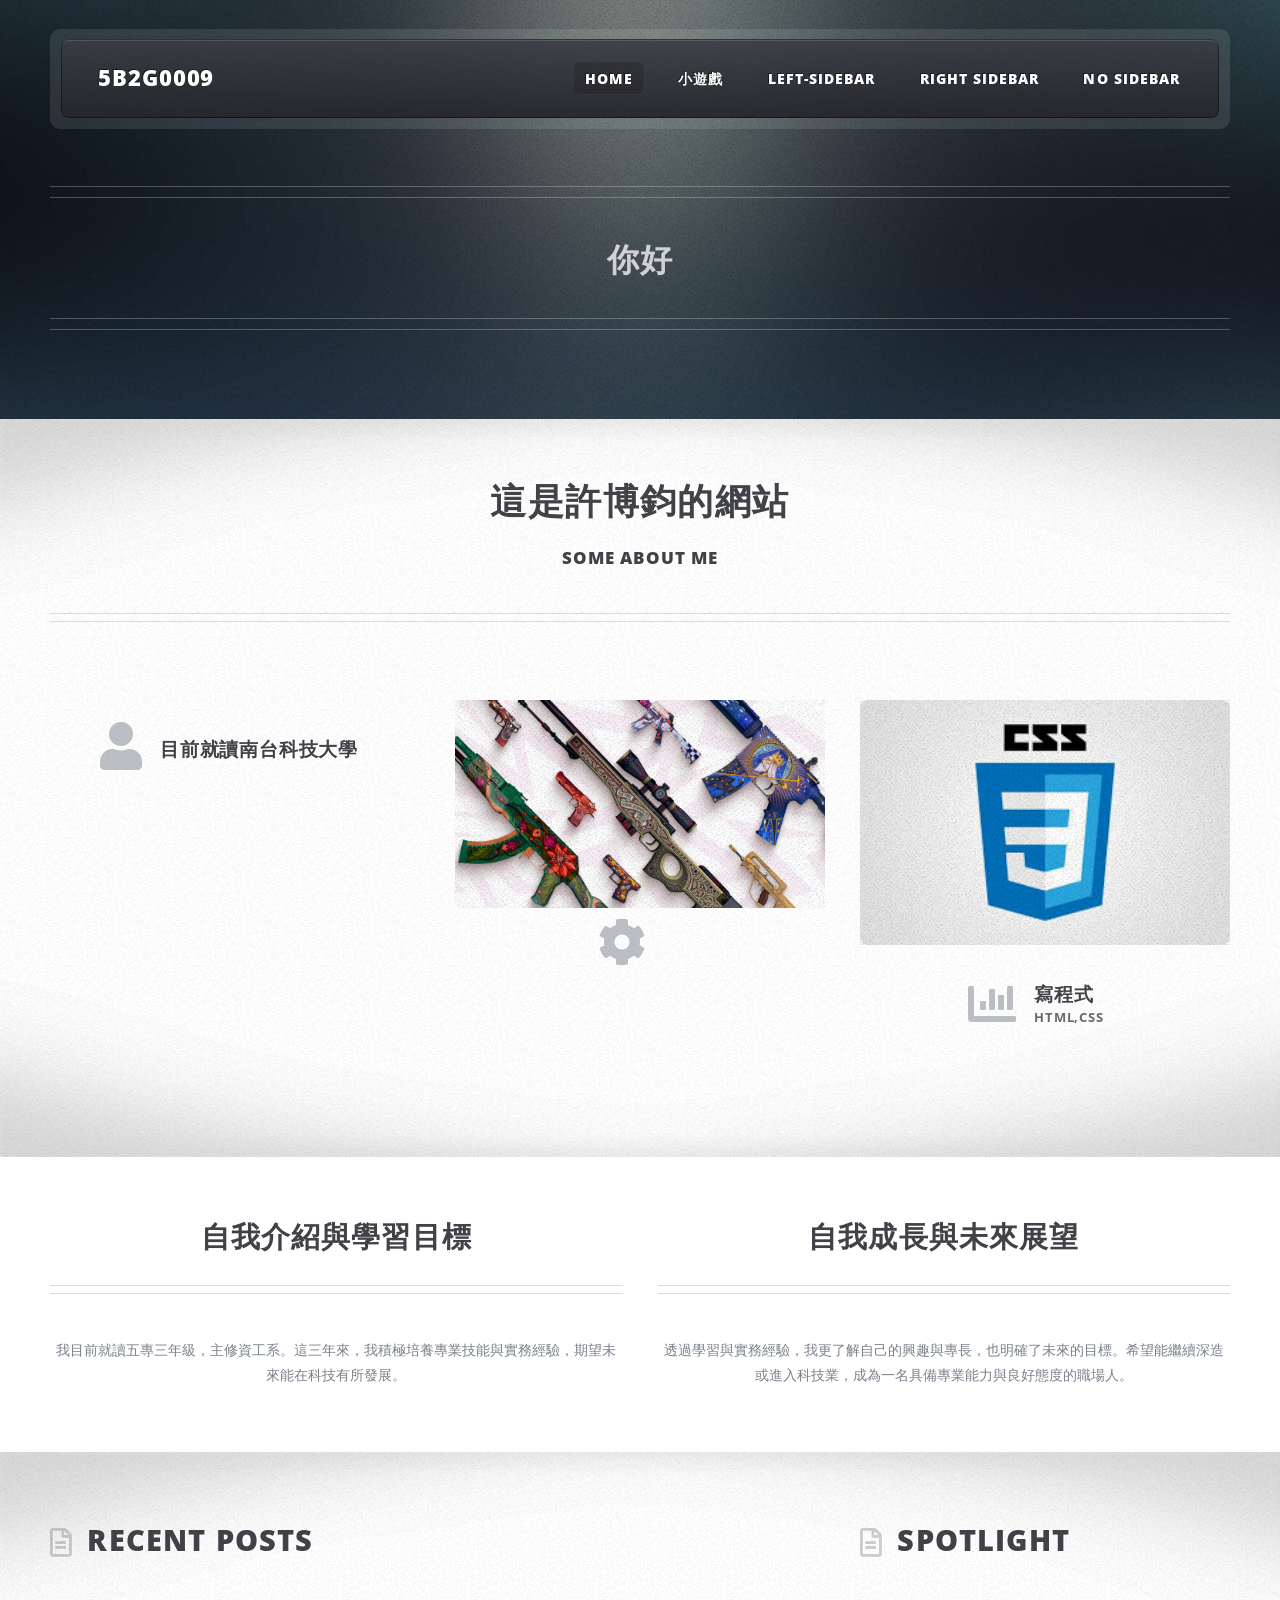
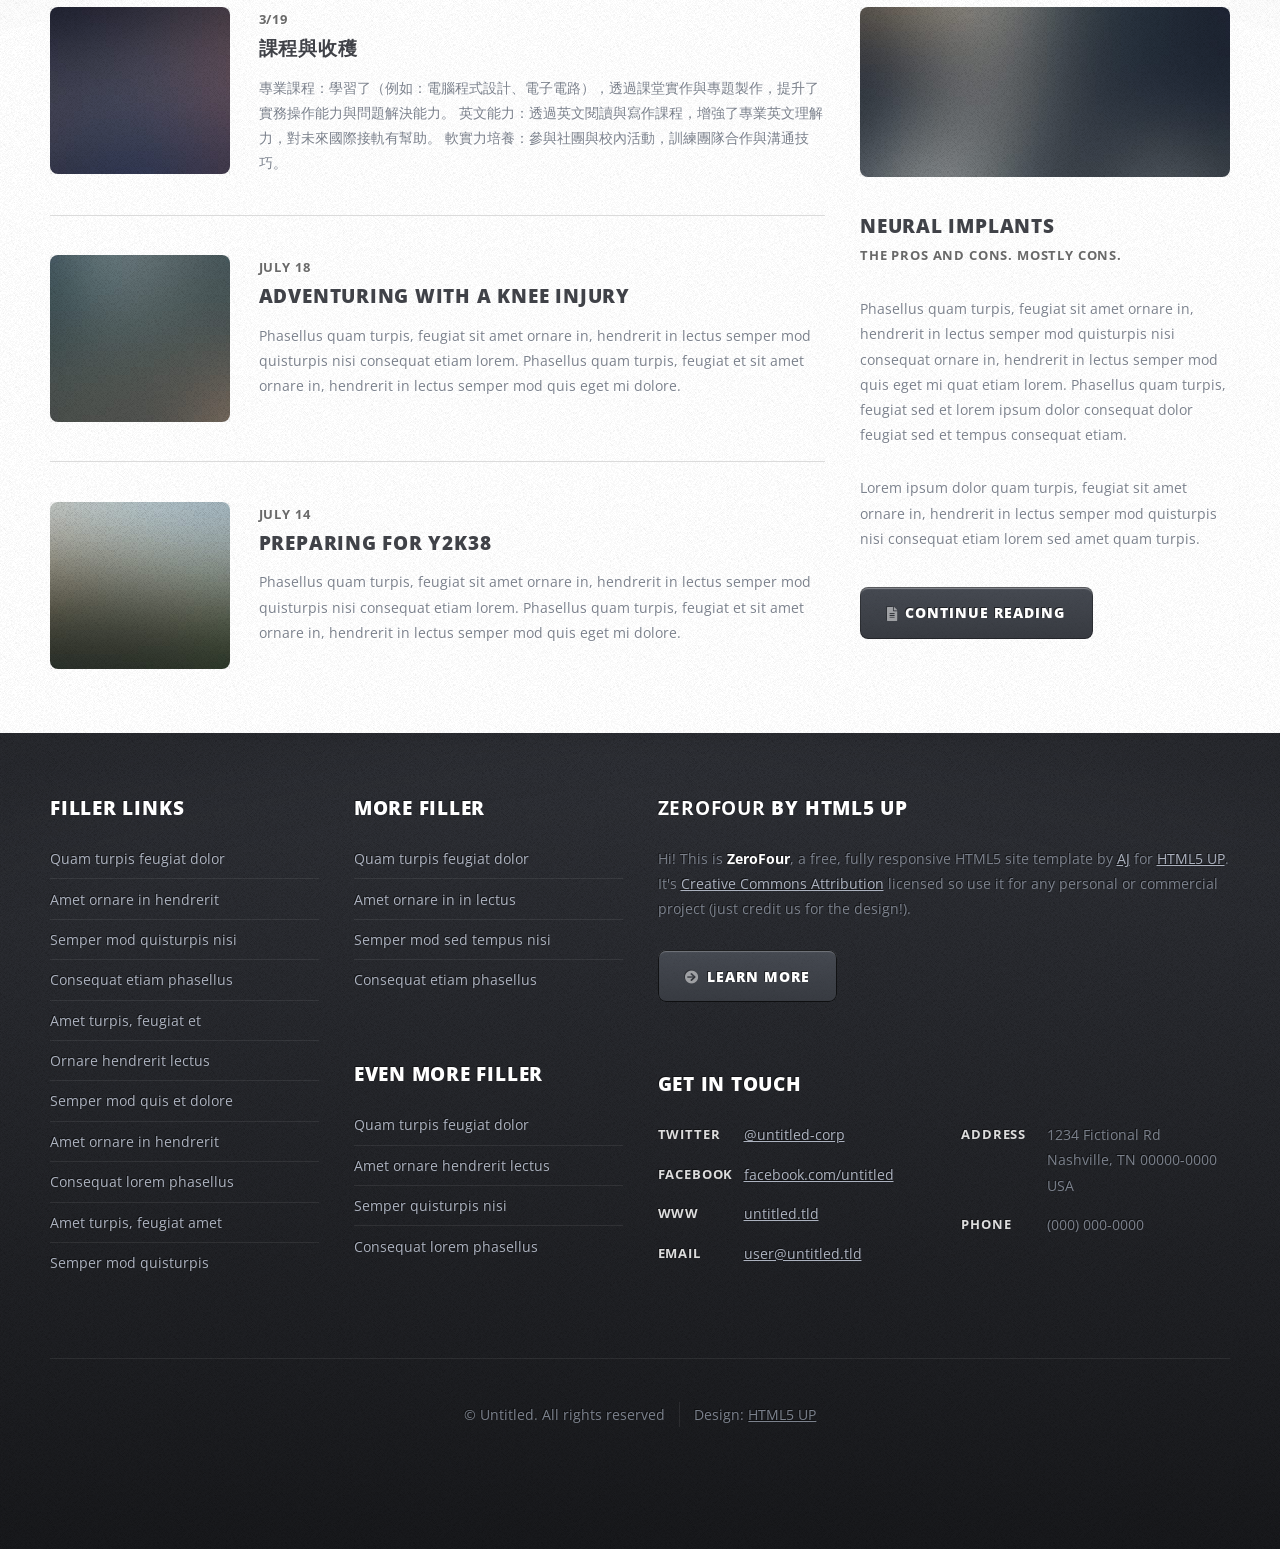
==== index.html @ e4f46a59 "Update index.html" ====
<!DOCTYPE HTML>
<!--
	ZeroFour by HTML5 UP
	html5up.net | @ajlkn
	Free for personal and commercial use under the CCA 3.0 license (html5up.net/license)
-->
<html>
	<head>
		<title>ZeroFour by HTML5 UP</title>
		<meta charset="utf-8" />
		<meta name="viewport" content="width=device-width, initial-scale=1, user-scalable=no" />
		<link rel="stylesheet" href="assets/css/main.css" />
	</head>
	<body class="homepage is-preload">
		<div id="page-wrapper">

			<!-- Header -->
				<div id="header-wrapper">
					<div class="container">

						<!-- Header -->
							<header id="header">
								<div class="inner">

									<!-- Logo -->
										<h1><a href="index.html" id="logo">5b2g0009</a></h1>

									<!-- Nav -->
										<nav id="nav">
											<ul>
												<li class="current_page_item"><a href="index.html">Home</a></li>
												<li>
													<a href="#">小遊戲</a>
													<ul>
														<li><a href="#">Lorem ipsum dolor</a></li>
														<li><a href="#">Magna phasellus</a></li>
														<li>
															<a href="#">Phasellus consequat</a>
															<ul>
																<li><a href="h">踩地雷</a></li>
																<li><a href="t.html">貪吃蛇</a></li>
																<li><a href="f.html">記憶翻牌</a></li>
																<li><a href="#">Etiam dolore nisl</a></li>
															</ul>
														</li>
														<li><a href="#">Veroeros feugiat</a></li>
													</ul>
												</li>
												<li><a href="left-sidebar.html">left-sidebar</a></li>
												<li><a href="right-sidebar.html">Right Sidebar</a></li>
												<li><a href="no-sidebar.html">No Sidebar</a></li>
											</ul>
										</nav>

								</div>
							</header>

						<!-- Banner -->
							<div id="banner">
								<h2><strong>你好</strong>
								<br />
								</h2>
							</div>

					</div>
				</div>

			<!-- Main Wrapper -->
				<div id="main-wrapper">
					<div class="wrapper style1">
						<div class="inner">

							<!-- Feature 1 -->
								<section class="container box feature1">
									<div class="row">
										<div class="col-12">
											<header class="first major">
												<h2>這是許博鈞的網站</h2>
												<p><strong>some about me</strong></p>
											</header>
										</div>
										<div class="col-4 col-12-medium">
											<section>
												<a href="#" class="image featured"><img src="南臺科大校門口.jpg" alt="" /></a>
												<header class="second icon solid fa-user">
													<h3>目前就讀南台科技大學</h3>
													<p></p>
												</header>
											</section>
										</div>
										<div class="col-4 col-12-medium">
											<section>
												<a href="#" class="image featured"><img src="image.jpeg" alt="" /></a>
												<header class="second icon solid fa-cog">
													<h3></h3>
													<p></p>
												</header>
											</section>	
										</div>
										<div class="col-4 col-12-medium">
											<section>
												<a href="#" class="image featured"><img src="1.jpg" alt="" /></a>
												<header class="second icon solid fa-chart-bar">
													<h3>寫程式</h3>
													<p>html,css</p>
												</header>
											</section>
										</div>
										<div class="col-12">
											<p></p>
										</div>
									</div>
								</section>

						</div>
					</div>
					<div class="wrapper style2">
						<div class="inner">

							<!-- Feature 2 -->
								<section class="container box feature2">
									<div class="row">
										<div class="col-6 col-12-medium">
											<section>
												<header class="major">
													<h2>自我介紹與學習目標</h2>
													<p></p>
												</header>
												<p>我目前就讀五專三年級，主修資工系。這三年來，我積極培養專業技能與實務經驗，期望未來能在科技有所發展。</p>
											</section>
										</div>
										<div class="col-6 col-12-medium">
											<section>
												<header class="major">
													<h2>自我成長與未來展望</h2>
													<p></p>
												</header>
												<p>透過學習與實務經驗，我更了解自己的興趣與專長，也明確了未來的目標。希望能繼續深造或進入科技業，成為一名具備專業能力與良好態度的職場人。</p>
											</section>
										</div>
									</div>
								</section>

							</div>
					</div>
					<div class="wrapper style3">
						<div class="inner">
							<div class="container">
								<div class="row">
									<div class="col-8 col-12-medium">

										<!-- Article list -->
											<section class="box article-list">
												<h2 class="icon fa-file-alt">Recent Posts</h2>

												<!-- Excerpt -->
													<article class="box excerpt">
														<a href="#" class="image left"><img src="images/pic04.jpg" alt="" /></a>
														<div>
															<header>
																<span class="date">3/19</span>
																<h3><a href="#">課程與收穫</a></h3>
															</header>
															<p>專業課程：學習了（例如：電腦程式設計、電子電路），透過課堂實作與專題製作，提升了實務操作能力與問題解決能力。
																英文能力：透過英文閱讀與寫作課程，增強了專業英文理解力，對未來國際接軌有幫助。
																軟實力培養：參與社團與校內活動，訓練團隊合作與溝通技巧。</p>
														</div>
													</article>

												<!-- Excerpt -->
													<article class="box excerpt">
														<a href="#" class="image left"><img src="images/pic05.jpg" alt="" /></a>
														<div>
															<header>
																<span class="date">July 18</span>
																<h3><a href="#">Adventuring with a knee injury</a></h3>
															</header>
															<p>Phasellus quam turpis, feugiat sit amet ornare in, hendrerit in lectus
															semper mod quisturpis nisi consequat etiam lorem. Phasellus quam turpis,
															feugiat et sit amet ornare in, hendrerit in lectus semper mod quis eget mi dolore.</p>
														</div>
													</article>

												<!-- Excerpt -->
													<article class="box excerpt">
														<a href="#" class="image left"><img src="images/pic06.jpg" alt="" /></a>
														<div>
															<header>
																<span class="date">July 14</span>
																<h3><a href="#">Preparing for Y2K38</a></h3>
															</header>
															<p>Phasellus quam turpis, feugiat sit amet ornare in, hendrerit in lectus
															semper mod quisturpis nisi consequat etiam lorem. Phasellus quam turpis,
															feugiat et sit amet ornare in, hendrerit in lectus semper mod quis eget mi dolore.</p>
														</div>
													</article>

											</section>
									</div>
									<div class="col-4 col-12-medium">

										<!-- Spotlight -->
											<section class="box spotlight">
												<h2 class="icon fa-file-alt">Spotlight</h2>
												<article>
													<a href="#" class="image featured"><img src="images/pic07.jpg" alt=""></a>
													<header>
														<h3><a href="#">Neural Implants</a></h3>
														<p>The pros and cons. Mostly cons.</p>
													</header>
													<p>Phasellus quam turpis, feugiat sit amet ornare in, hendrerit in lectus semper mod
													quisturpis nisi consequat ornare in, hendrerit in lectus semper mod quis eget mi quat etiam
													lorem. Phasellus quam turpis, feugiat sed et lorem ipsum dolor consequat dolor feugiat sed
													et tempus consequat etiam.</p>
													<p>Lorem ipsum dolor quam turpis, feugiat sit amet ornare in, hendrerit in lectus semper
													mod quisturpis nisi consequat etiam lorem sed amet quam turpis.</p>
													<footer>
														<a href="#" class="button alt icon solid fa-file-alt">Continue Reading</a>
													</footer>
												</article>
											</section>

									</div>
								</div>
							</div>
						</div>
					</div>
				</div>

			<!-- Footer Wrapper -->
				<div id="footer-wrapper">
					<footer id="footer" class="container">
						<div class="row">
							<div class="col-3 col-6-medium col-12-small">

								<!-- Links -->
									<section>
										<h2>Filler Links</h2>
										<ul class="divided">
											<li><a href="#">Quam turpis feugiat dolor</a></li>
											<li><a href="#">Amet ornare in hendrerit </a></li>
											<li><a href="#">Semper mod quisturpis nisi</a></li>
											<li><a href="#">Consequat etiam phasellus</a></li>
											<li><a href="#">Amet turpis, feugiat et</a></li>
											<li><a href="#">Ornare hendrerit lectus</a></li>
											<li><a href="#">Semper mod quis et dolore</a></li>
											<li><a href="#">Amet ornare in hendrerit</a></li>
											<li><a href="#">Consequat lorem phasellus</a></li>
											<li><a href="#">Amet turpis, feugiat amet</a></li>
											<li><a href="#">Semper mod quisturpis</a></li>
										</ul>
									</section>

							</div>
							<div class="col-3 col-6-medium col-12-small">

								<!-- Links -->
									<section>
										<h2>More Filler</h2>
										<ul class="divided">
											<li><a href="#">Quam turpis feugiat dolor</a></li>
											<li><a href="#">Amet ornare in in lectus</a></li>
											<li><a href="#">Semper mod sed tempus nisi</a></li>
											<li><a href="#">Consequat etiam phasellus</a></li>
										</ul>
									</section>

								<!-- Links -->
									<section>
										<h2>Even More Filler</h2>
										<ul class="divided">
											<li><a href="#">Quam turpis feugiat dolor</a></li>
											<li><a href="#">Amet ornare hendrerit lectus</a></li>
											<li><a href="#">Semper quisturpis nisi</a></li>
											<li><a href="#">Consequat lorem phasellus</a></li>
										</ul>
									</section>

							</div>
							<div class="col-6 col-12-medium imp-medium">

								<!-- About -->
									<section>
										<h2><strong>ZeroFour</strong> by HTML5 UP</h2>
										<p>Hi! This is <strong>ZeroFour</strong>, a free, fully responsive HTML5 site
										template by <a href="http://twitter.com/ajlkn">AJ</a> for <a href="http://html5up.net/">HTML5 UP</a>.
										It's <a href="http://html5up.net/license/">Creative Commons Attribution</a>
										licensed so use it for any personal or commercial project (just credit us
										for the design!).</p>
										<a href="#" class="button alt icon solid fa-arrow-circle-right">Learn More</a>
									</section>

								<!-- Contact -->
									<section>
										<h2>Get in touch</h2>
										<div>
											<div class="row">
												<div class="col-6 col-12-small">
													<dl class="contact">
														<dt>Twitter</dt>
														<dd><a href="#">@untitled-corp</a></dd>
														<dt>Facebook</dt>
														<dd><a href="#">facebook.com/untitled</a></dd>
														<dt>WWW</dt>
														<dd><a href="#">untitled.tld</a></dd>
														<dt>Email</dt>
														<dd><a href="#">user@untitled.tld</a></dd>
													</dl>
												</div>
												<div class="col-6 col-12-small">
													<dl class="contact">
														<dt>Address</dt>
														<dd>
															1234 Fictional Rd<br />
															Nashville, TN 00000-0000<br />
															USA
														</dd>
														<dt>Phone</dt>
														<dd>(000) 000-0000</dd>
													</dl>
												</div>
											</div>
										</div>
									</section>

							</div>
							<div class="col-12">
								<div id="copyright">
									<ul class="menu">
										<li>&copy; Untitled. All rights reserved</li><li>Design: <a href="http://html5up.net">HTML5 UP</a></li>
									</ul>
								</div>
							</div>
						</div>
					</footer>
				</div>

		</div>

		<!-- Scripts -->
			<script src="assets/js/jquery.min.js"></script>
			<script src="assets/js/jquery.dropotron.min.js"></script>
			<script src="assets/js/browser.min.js"></script>
			<script src="assets/js/breakpoints.min.js"></script>
			<script src="assets/js/util.js"></script>
			<script src="assets/js/main.js"></script>

	</body>
</html>
---- assets/css/main.css ----
@import url("https://fonts.googleapis.com/css?family=Open+Sans:400,400italic,700,800");
@import url("fontawesome-all.min.css");

/*
	ZeroFour by HTML5 UP
	html5up.net | @ajlkn
	Free for personal and commercial use under the CCA 3.0 license (html5up.net/license)
*/

html, body, div, span, applet, object,
iframe, h1, h2, h3, h4, h5, h6, p, blockquote,
pre, a, abbr, acronym, address, big, cite,
code, del, dfn, em, img, ins, kbd, q, s, samp,
small, strike, strong, sub, sup, tt, var, b,
u, i, center, dl, dt, dd, ol, ul, li, fieldset,
form, label, legend, table, caption, tbody,
tfoot, thead, tr, th, td, article, aside,
canvas, details, embed, figure, figcaption,
footer, header, hgroup, menu, nav, output, ruby,
section, summary, time, mark, audio, video {
	margin: 0;
	padding: 0;
	border: 0;
	font-size: 100%;
	font: inherit;
	vertical-align: baseline;}

article, aside, details, figcaption, figure,
footer, header, hgroup, menu, nav, section {
	display: block;}

body {
	line-height: 1;
}

ol, ul {
	list-style: none;
}

blockquote, q {
	quotes: none;
}

	blockquote:before, blockquote:after, q:before, q:after {
		content: '';
		content: none;
	}

table {
	border-collapse: collapse;
	border-spacing: 0;
}

body {
	-webkit-text-size-adjust: none;
}

mark {
	background-color: transparent;
	color: inherit;
}

input::-moz-focus-inner {
	border: 0;
	padding: 0;
}

input, select, textarea {
	-moz-appearance: none;
	-webkit-appearance: none;
	-ms-appearance: none;
	appearance: none;
}

/* Basic */

	html {
		box-sizing: border-box;
	}

	*, *:before, *:after {
		box-sizing: inherit;
	}

	@-ms-viewport {
		width: device-width;
	}

	body {
		background: #303238 url("images/bg01.png");
	}

		body.is-preload * {
			-moz-transition: none !important;
			-webkit-transition: none !important;
			-ms-transition: none !important;
			transition: none !important;
			-moz-animation: none !important;
			-webkit-animation: none !important;
			-ms-animation: none !important;
			animation: none !important;
		}

	body, input, select, textarea {
		font-family: 'Open Sans', sans-serif;
		color: #7b818c;
		font-weight: 400;
		font-size: 11pt;
		line-height: 1.85em;
	}

	a {
		color: inherit;
		text-decoration: underline;
	}

		a:hover {
			text-decoration: none;
		}

	h1, h2, h3, h4, h5, h6 {
		text-transform: uppercase;
		font-weight: 800;
		letter-spacing: 0.04em;
		color: #404248;
		margin: 0 0 1em 0;
	}

	h1 a, h2 a, h3 a, h4 a, h5 a, h6 a {
		color: inherit;
		text-decoration: none;
		outline: 0;
	}

	h2 {
		font-size: 2em;
		margin: 0 0 1.5em 0;
		line-height: 1em;
	}

		h2.icon {
			line-height: 48px;
		}

			h2.icon:before {
				position: relative;
				top: 0.05em;
				margin-right: 0.5em;
				opacity: 0.25;
			}

	h3 {
		font-size: 1.35em;
		margin-top: 2em;
	}

	b, strong {
		color: #404248;
		font-weight: 700;
	}

	i, em {
		font-style: italic;
	}

	br.clear {
		clear: both;
	}

	sub {
		position: relative;
		top: 0.5em;
		font-size: 0.8em;
	}

	sup {
		position: relative;
		top: -0.5em;
		font-size: 0.8em;
	}

	hr {
		border: 0;
		border-top: solid 1px #ddd;
	}

	blockquote {
		border-left: solid 0.5em #ddd;
		padding: 1em 0 1em 2em;
		font-style: italic;
	}

	p, ul, ol, dl, table {
		margin-bottom: 2em;
	}

	.date {
		display: block;
		text-transform: uppercase;
		font-weight: 700;
		letter-spacing: 0.065em;
		font-size: 0.9em;
		color: #696969;
		margin: 0 0 0.25em 0;
	}

/* Container */

	.container {
		margin: 0 auto;
		max-width: calc(100% - 100px);
		width: 1200px;
	}

		@media screen and (max-width: 1280px) {

			.container {
				width: 100%;
			}

		}

		@media screen and (max-width: 980px) {

			.container {
				width: 100%;
			}

		}

		@media screen and (max-width: 736px) {

			.container {
				width: 100%;
				max-width: 100%;
			}

		}

/* Row */

	.row {
		display: flex;
		flex-wrap: wrap;
		box-sizing: border-box;
		align-items: stretch;
	}

		.row > * {
			box-sizing: border-box;
		}

		.row.gtr-uniform > * > :last-child {
			margin-bottom: 0;
		}

		.row.aln-left {
			justify-content: flex-start;
		}

		.row.aln-center {
			justify-content: center;
		}

		.row.aln-right {
			justify-content: flex-end;
		}

		.row.aln-top {
			align-items: flex-start;
		}

		.row.aln-middle {
			align-items: center;
		}

		.row.aln-bottom {
			align-items: flex-end;
		}

		.row > .imp {
			order: -1;
		}

		.row > .col-1 {
			width: 8.33333%;
		}

		.row > .off-1 {
			margin-left: 8.33333%;
		}

		.row > .col-2 {
			width: 16.66667%;
		}

		.row > .off-2 {
			margin-left: 16.66667%;
		}

		.row > .col-3 {
			width: 25%;
		}

		.row > .off-3 {
			margin-left: 25%;
		}

		.row > .col-4 {
			width: 33.33333%;
		}

		.row > .off-4 {
			margin-left: 33.33333%;
		}

		.row > .col-5 {
			width: 41.66667%;
		}

		.row > .off-5 {
			margin-left: 41.66667%;
		}

		.row > .col-6 {
			width: 50%;
		}

		.row > .off-6 {
			margin-left: 50%;
		}

		.row > .col-7 {
			width: 58.33333%;
		}

		.row > .off-7 {
			margin-left: 58.33333%;
		}

		.row > .col-8 {
			width: 66.66667%;
		}

		.row > .off-8 {
			margin-left: 66.66667%;
		}

		.row > .col-9 {
			width: 75%;
		}

		.row > .off-9 {
			margin-left: 75%;
		}

		.row > .col-10 {
			width: 83.33333%;
		}

		.row > .off-10 {
			margin-left: 83.33333%;
		}

		.row > .col-11 {
			width: 91.66667%;
		}

		.row > .off-11 {
			margin-left: 91.66667%;
		}

		.row > .col-12 {
			width: 100%;
		}

		.row > .off-12 {
			margin-left: 100%;
		}

		.row.gtr-0 {
			margin-top: 0px;
			margin-left: 0px;
		}

			.row.gtr-0 > * {
				padding: 0px 0 0 0px;
			}

			.row.gtr-0.gtr-uniform {
				margin-top: 0px;
			}

				.row.gtr-0.gtr-uniform > * {
					padding-top: 0px;
				}

		.row.gtr-25 {
			margin-top: -12.5px;
			margin-left: -12.5px;
		}

			.row.gtr-25 > * {
				padding: 12.5px 0 0 12.5px;
			}

			.row.gtr-25.gtr-uniform {
				margin-top: -12.5px;
			}

				.row.gtr-25.gtr-uniform > * {
					padding-top: 12.5px;
				}

		.row.gtr-50 {
			margin-top: -25px;
			margin-left: -25px;
		}

			.row.gtr-50 > * {
				padding: 25px 0 0 25px;
			}

			.row.gtr-50.gtr-uniform {
				margin-top: -25px;
			}

				.row.gtr-50.gtr-uniform > * {
					padding-top: 25px;
				}

		.row {
			margin-top: -50px;
			margin-left: -50px;
		}

			.row > * {
				padding: 50px 0 0 50px;
			}

			.row.gtr-uniform {
				margin-top: -50px;
			}

				.row.gtr-uniform > * {
					padding-top: 50px;
				}

		.row.gtr-150 {
			margin-top: -75px;
			margin-left: -75px;
		}

			.row.gtr-150 > * {
				padding: 75px 0 0 75px;
			}

			.row.gtr-150.gtr-uniform {
				margin-top: -75px;
			}

				.row.gtr-150.gtr-uniform > * {
					padding-top: 75px;
				}

		.row.gtr-200 {
			margin-top: -100px;
			margin-left: -100px;
		}

			.row.gtr-200 > * {
				padding: 100px 0 0 100px;
			}

			.row.gtr-200.gtr-uniform {
				margin-top: -100px;
			}

				.row.gtr-200.gtr-uniform > * {
					padding-top: 100px;
				}

		@media screen and (max-width: 1280px) {

			.row {
				display: flex;
				flex-wrap: wrap;
				box-sizing: border-box;
				align-items: stretch;
			}

				.row > * {
					box-sizing: border-box;
				}

				.row.gtr-uniform > * > :last-child {
					margin-bottom: 0;
				}

				.row.aln-left {
					justify-content: flex-start;
				}

				.row.aln-center {
					justify-content: center;
				}

				.row.aln-right {
					justify-content: flex-end;
				}

				.row.aln-top {
					align-items: flex-start;
				}

				.row.aln-middle {
					align-items: center;
				}

				.row.aln-bottom {
					align-items: flex-end;
				}

				.row > .imp-large {
					order: -1;
				}

				.row > .col-1-large {
					width: 8.33333%;
				}

				.row > .off-1-large {
					margin-left: 8.33333%;
				}

				.row > .col-2-large {
					width: 16.66667%;
				}

				.row > .off-2-large {
					margin-left: 16.66667%;
				}

				.row > .col-3-large {
					width: 25%;
				}

				.row > .off-3-large {
					margin-left: 25%;
				}

				.row > .col-4-large {
					width: 33.33333%;
				}

				.row > .off-4-large {
					margin-left: 33.33333%;
				}

				.row > .col-5-large {
					width: 41.66667%;
				}

				.row > .off-5-large {
					margin-left: 41.66667%;
				}

				.row > .col-6-large {
					width: 50%;
				}

				.row > .off-6-large {
					margin-left: 50%;
				}

				.row > .col-7-large {
					width: 58.33333%;
				}

				.row > .off-7-large {
					margin-left: 58.33333%;
				}

				.row > .col-8-large {
					width: 66.66667%;
				}

				.row > .off-8-large {
					margin-left: 66.66667%;
				}

				.row > .col-9-large {
					width: 75%;
				}

				.row > .off-9-large {
					margin-left: 75%;
				}

				.row > .col-10-large {
					width: 83.33333%;
				}

				.row > .off-10-large {
					margin-left: 83.33333%;
				}

				.row > .col-11-large {
					width: 91.66667%;
				}

				.row > .off-11-large {
					margin-left: 91.66667%;
				}

				.row > .col-12-large {
					width: 100%;
				}

				.row > .off-12-large {
					margin-left: 100%;
				}

				.row.gtr-0 {
					margin-top: 0px;
					margin-left: 0px;
				}

					.row.gtr-0 > * {
						padding: 0px 0 0 0px;
					}

					.row.gtr-0.gtr-uniform {
						margin-top: 0px;
					}

						.row.gtr-0.gtr-uniform > * {
							padding-top: 0px;
						}

				.row.gtr-25 {
					margin-top: -8.75px;
					margin-left: -8.75px;
				}

					.row.gtr-25 > * {
						padding: 8.75px 0 0 8.75px;
					}

					.row.gtr-25.gtr-uniform {
						margin-top: -8.75px;
					}

						.row.gtr-25.gtr-uniform > * {
							padding-top: 8.75px;
						}

				.row.gtr-50 {
					margin-top: -17.5px;
					margin-left: -17.5px;
				}

					.row.gtr-50 > * {
						padding: 17.5px 0 0 17.5px;
					}

					.row.gtr-50.gtr-uniform {
						margin-top: -17.5px;
					}

						.row.gtr-50.gtr-uniform > * {
							padding-top: 17.5px;
						}

				.row {
					margin-top: -35px;
					margin-left: -35px;
				}

					.row > * {
						padding: 35px 0 0 35px;
					}

					.row.gtr-uniform {
						margin-top: -35px;
					}

						.row.gtr-uniform > * {
							padding-top: 35px;
						}

				.row.gtr-150 {
					margin-top: -52.5px;
					margin-left: -52.5px;
				}

					.row.gtr-150 > * {
						padding: 52.5px 0 0 52.5px;
					}

					.row.gtr-150.gtr-uniform {
						margin-top: -52.5px;
					}

						.row.gtr-150.gtr-uniform > * {
							padding-top: 52.5px;
						}

				.row.gtr-200 {
					margin-top: -70px;
					margin-left: -70px;
				}

					.row.gtr-200 > * {
						padding: 70px 0 0 70px;
					}

					.row.gtr-200.gtr-uniform {
						margin-top: -70px;
					}

						.row.gtr-200.gtr-uniform > * {
							padding-top: 70px;
						}

		}

		@media screen and (max-width: 980px) {

			.row {
				display: flex;
				flex-wrap: wrap;
				box-sizing: border-box;
				align-items: stretch;
			}

				.row > * {
					box-sizing: border-box;
				}

				.row.gtr-uniform > * > :last-child {
					margin-bottom: 0;
				}

				.row.aln-left {
					justify-content: flex-start;
				}

				.row.aln-center {
					justify-content: center;
				}

				.row.aln-right {
					justify-content: flex-end;
				}

				.row.aln-top {
					align-items: flex-start;
				}

				.row.aln-middle {
					align-items: center;
				}

				.row.aln-bottom {
					align-items: flex-end;
				}

				.row > .imp-medium {
					order: -1;
				}

				.row > .col-1-medium {
					width: 8.33333%;
				}

				.row > .off-1-medium {
					margin-left: 8.33333%;
				}

				.row > .col-2-medium {
					width: 16.66667%;
				}

				.row > .off-2-medium {
					margin-left: 16.66667%;
				}

				.row > .col-3-medium {
					width: 25%;
				}

				.row > .off-3-medium {
					margin-left: 25%;
				}

				.row > .col-4-medium {
					width: 33.33333%;
				}

				.row > .off-4-medium {
					margin-left: 33.33333%;
				}

				.row > .col-5-medium {
					width: 41.66667%;
				}

				.row > .off-5-medium {
					margin-left: 41.66667%;
				}

				.row > .col-6-medium {
					width: 50%;
				}

				.row > .off-6-medium {
					margin-left: 50%;
				}

				.row > .col-7-medium {
					width: 58.33333%;
				}

				.row > .off-7-medium {
					margin-left: 58.33333%;
				}

				.row > .col-8-medium {
					width: 66.66667%;
				}

				.row > .off-8-medium {
					margin-left: 66.66667%;
				}

				.row > .col-9-medium {
					width: 75%;
				}

				.row > .off-9-medium {
					margin-left: 75%;
				}

				.row > .col-10-medium {
					width: 83.33333%;
				}

				.row > .off-10-medium {
					margin-left: 83.33333%;
				}

				.row > .col-11-medium {
					width: 91.66667%;
				}

				.row > .off-11-medium {
					margin-left: 91.66667%;
				}

				.row > .col-12-medium {
					width: 100%;
				}

				.row > .off-12-medium {
					margin-left: 100%;
				}

				.row.gtr-0 {
					margin-top: 0px;
					margin-left: 0px;
				}

					.row.gtr-0 > * {
						padding: 0px 0 0 0px;
					}

					.row.gtr-0.gtr-uniform {
						margin-top: 0px;
					}

						.row.gtr-0.gtr-uniform > * {
							padding-top: 0px;
						}

				.row.gtr-25 {
					margin-top: -12.5px;
					margin-left: -12.5px;
				}

					.row.gtr-25 > * {
						padding: 12.5px 0 0 12.5px;
					}

					.row.gtr-25.gtr-uniform {
						margin-top: -12.5px;
					}

						.row.gtr-25.gtr-uniform > * {
							padding-top: 12.5px;
						}

				.row.gtr-50 {
					margin-top: -25px;
					margin-left: -25px;
				}

					.row.gtr-50 > * {
						padding: 25px 0 0 25px;
					}

					.row.gtr-50.gtr-uniform {
						margin-top: -25px;
					}

						.row.gtr-50.gtr-uniform > * {
							padding-top: 25px;
						}

				.row {
					margin-top: -50px;
					margin-left: -50px;
				}

					.row > * {
						padding: 50px 0 0 50px;
					}

					.row.gtr-uniform {
						margin-top: -50px;
					}

						.row.gtr-uniform > * {
							padding-top: 50px;
						}

				.row.gtr-150 {
					margin-top: -75px;
					margin-left: -75px;
				}

					.row.gtr-150 > * {
						padding: 75px 0 0 75px;
					}

					.row.gtr-150.gtr-uniform {
						margin-top: -75px;
					}

						.row.gtr-150.gtr-uniform > * {
							padding-top: 75px;
						}

				.row.gtr-200 {
					margin-top: -100px;
					margin-left: -100px;
				}

					.row.gtr-200 > * {
						padding: 100px 0 0 100px;
					}

					.row.gtr-200.gtr-uniform {
						margin-top: -100px;
					}

						.row.gtr-200.gtr-uniform > * {
							padding-top: 100px;
						}

		}

		@media screen and (max-width: 736px) {

			.row {
				display: flex;
				flex-wrap: wrap;
				box-sizing: border-box;
				align-items: stretch;
			}

				.row > * {
					box-sizing: border-box;
				}

				.row.gtr-uniform > * > :last-child {
					margin-bottom: 0;
				}

				.row.aln-left {
					justify-content: flex-start;
				}

				.row.aln-center {
					justify-content: center;
				}

				.row.aln-right {
					justify-content: flex-end;
				}

				.row.aln-top {
					align-items: flex-start;
				}

				.row.aln-middle {
					align-items: center;
				}

				.row.aln-bottom {
					align-items: flex-end;
				}

				.row > .imp-small {
					order: -1;
				}

				.row > .col-1-small {
					width: 8.33333%;
				}

				.row > .off-1-small {
					margin-left: 8.33333%;
				}

				.row > .col-2-small {
					width: 16.66667%;
				}

				.row > .off-2-small {
					margin-left: 16.66667%;
				}

				.row > .col-3-small {
					width: 25%;
				}

				.row > .off-3-small {
					margin-left: 25%;
				}

				.row > .col-4-small {
					width: 33.33333%;
				}

				.row > .off-4-small {
					margin-left: 33.33333%;
				}

				.row > .col-5-small {
					width: 41.66667%;
				}

				.row > .off-5-small {
					margin-left: 41.66667%;
				}

				.row > .col-6-small {
					width: 50%;
				}

				.row > .off-6-small {
					margin-left: 50%;
				}

				.row > .col-7-small {
					width: 58.33333%;
				}

				.row > .off-7-small {
					margin-left: 58.33333%;
				}

				.row > .col-8-small {
					width: 66.66667%;
				}

				.row > .off-8-small {
					margin-left: 66.66667%;
				}

				.row > .col-9-small {
					width: 75%;
				}

				.row > .off-9-small {
					margin-left: 75%;
				}

				.row > .col-10-small {
					width: 83.33333%;
				}

				.row > .off-10-small {
					margin-left: 83.33333%;
				}

				.row > .col-11-small {
					width: 91.66667%;
				}

				.row > .off-11-small {
					margin-left: 91.66667%;
				}

				.row > .col-12-small {
					width: 100%;
				}

				.row > .off-12-small {
					margin-left: 100%;
				}

				.row.gtr-0 {
					margin-top: 0px;
					margin-left: 0px;
				}

					.row.gtr-0 > * {
						padding: 0px 0 0 0px;
					}

					.row.gtr-0.gtr-uniform {
						margin-top: 0px;
					}

						.row.gtr-0.gtr-uniform > * {
							padding-top: 0px;
						}

				.row.gtr-25 {
					margin-top: -2.5px;
					margin-left: -2.5px;
				}

					.row.gtr-25 > * {
						padding: 2.5px 0 0 2.5px;
					}

					.row.gtr-25.gtr-uniform {
						margin-top: -2.5px;
					}

						.row.gtr-25.gtr-uniform > * {
							padding-top: 2.5px;
						}

				.row.gtr-50 {
					margin-top: -5px;
					margin-left: -5px;
				}

					.row.gtr-50 > * {
						padding: 5px 0 0 5px;
					}

					.row.gtr-50.gtr-uniform {
						margin-top: -5px;
					}

						.row.gtr-50.gtr-uniform > * {
							padding-top: 5px;
						}

				.row {
					margin-top: -10px;
					margin-left: -10px;
				}

					.row > * {
						padding: 10px 0 0 10px;
					}

					.row.gtr-uniform {
						margin-top: -10px;
					}

						.row.gtr-uniform > * {
							padding-top: 10px;
						}

				.row.gtr-150 {
					margin-top: -15px;
					margin-left: -15px;
				}

					.row.gtr-150 > * {
						padding: 15px 0 0 15px;
					}

					.row.gtr-150.gtr-uniform {
						margin-top: -15px;
					}

						.row.gtr-150.gtr-uniform > * {
							padding-top: 15px;
						}

				.row.gtr-200 {
					margin-top: -20px;
					margin-left: -20px;
				}

					.row.gtr-200 > * {
						padding: 20px 0 0 20px;
					}

					.row.gtr-200.gtr-uniform {
						margin-top: -20px;
					}

						.row.gtr-200.gtr-uniform > * {
							padding-top: 20px;
						}

		}

/* Section/Article */

	section, article {
		margin-bottom: 5em;
	}

	section > :last-child,
	article > :last-child,
	section:last-child,
	article:last-child {
		margin-bottom: 0;
	}

	header {
		margin: 0 0 2em 0;
	}

		header h2, header h3 {
			margin: 0 0 0.25em 0;
		}

		header p {
			display: block;
			text-transform: uppercase;
			font-weight: 700;
			letter-spacing: 0.065em;
			font-size: 0.9em;
			color: #696969;
			margin: 0;
		}

			header p strong {
				color: #404248;
				font-weight: 800;
			}

	footer {
		margin: 2.5em 0 0 0;
	}

	header.major {
		border-bottom: solid 1px #dbdbdb;
		margin: 0 0 3em 0;
	}

		header.major:after {
			content: '';
			display: block;
			border-top: solid 1px #dbdbdb;
			height: 8px;
		}

		header.major h2, header.major h3 {
			margin: 0 0 1.2em 0;
		}

		header.major p {
			margin: 0 0 1.5em 0;
			position: relative;
			top: -1em;
		}

/* Forms */

	form label {
		display: block;
		text-transform: uppercase;
		font-weight: 800;
		letter-spacing: 0.04em;
		color: #404248;
		margin: 0 0 1em 0;
		font-size: 0.8em;
	}

	form input[type="text"],
	form input[type="email"],
	form input[type="password"],
	form select,
	form textarea {
		-webkit-appearance: none;
		display: block;
		width: 100%;
		border-radius: 8px;
		border: solid 1px #eee;
	}

	form input[type="text"]:focus,
	form input[type="email"]:focus,
	form input[type="password"]:focus,
	form select:focus,
	form textarea:focus {
		box-shadow: 0 0 2px 1px #4091bf;
	}

	form input[type="text"],
	form input[type="email"],
	form input[type="password"] {
		line-height: 3em;
		padding: 0 1em;
	}

	form select {
		line-height: 3em;
		padding: 0 1em;
	}

	form textarea {
		min-height: 9em;
		padding: 1em;
	}

	form ::-webkit-input-placeholder,
	form :-moz-placeholder,
	form ::-moz-placeholder,
	form :-ms-input-placeholder {
		color: #555 !important;
	}

	form ::-moz-focus-inner {
		border: 0;
	}

/* Tables */

	table {
		width: 100%;
	}

		table.default {
			width: 100%;
		}

			table.default tr {
				border-top: solid 1px #eee;
			}

				table.default tr:first-child {
					border-top: 0;
				}

			table.default td {
				padding: 0.5em 1em 0.5em 1em;
			}

			table.default th {
				text-align: left;
				padding: 0.5em 1em 0.5em 1em;
				text-transform: uppercase;
				font-weight: 800;
				letter-spacing: 0.04em;
				margin: 0 0 1em 0;
				font-size: 0.8em;
			}

			table.default thead {
				background: #404248;
				color: #fff;
			}

/* Image */

	.image {
		position: relative;
		display: inline-block;
	}

		.image img {
			display: block;
			width: 100%;
			border-radius: 8px;
		}

		.image:before {
			content: '';
			display: block;
			position: absolute;
			left: 0;
			top: 0;
			background: url("images/bg01.png");
			width: 100%;
			height: 100%;
			opacity: 0.75;
		}

		.image.fit {
			display: block;
			width: 100%;
		}

		.image.featured {
			display: block;
			width: 100%;
			margin: 0 0 2.5em 0;
		}

		.image.left {
			float: left;
			margin: 0 2em 2em 0;
		}

		.image.centered {
			display: block;
			margin: 0 0 2.5em 0;
		}

			.image.centered img {
				margin: 0 auto;
				width: auto;
			}

/* Button */

	input[type="button"],
	input[type="submit"],
	input[type="reset"],
	button,
	.button {
		background-image: -moz-linear-gradient(top, rgba(0, 0, 0, 0), rgba(0, 0, 0, 0.2)), url("images/bg02.png");
		background-image: -webkit-linear-gradient(top, rgba(0, 0, 0, 0), rgba(0, 0, 0, 0.2)), url("images/bg02.png");
		background-image: -ms-linear-gradient(top, rgba(0, 0, 0, 0), rgba(0, 0, 0, 0.2)), url("images/bg02.png");
		background-image: linear-gradient(top, rgba(0, 0, 0, 0), rgba(0, 0, 0, 0.2)), url("images/bg02.png");
		-moz-transition: background-color 0.2s ease-in-out;
		-webkit-transition: background-color 0.2s ease-in-out;
		-ms-transition: background-color 0.2s ease-in-out;
		transition: background-color 0.2s ease-in-out;
		-webkit-appearance: none;
		position: relative;
		display: inline-block;
		background-color: #4091bf;
		border-radius: 8px;
		box-shadow: inset 0px 0px 0px 1px rgba(0, 0, 0, 0.35), inset 0px 2px 1px 0px rgba(255, 255, 255, 0.35);
		text-shadow: -1px -1px 0 rgba(0, 0, 0, 0.5);
		color: #fff !important;
		text-decoration: none;
		text-transform: uppercase;
		font-weight: 800;
		font-size: 0.95em;
		letter-spacing: 0.075em;
		padding: 1em 2em;
		outline: 0;
		border: 0;
		white-space: nowrap;
		cursor: pointer;
	}

		input[type="button"].icon:before,
		input[type="submit"].icon:before,
		input[type="reset"].icon:before,
		button.icon:before,
		.button.icon:before {
			opacity: 0.5;
			margin-right: 0.5em;
			position: relative;
			top: 0.05em;
		}

		input[type="button"]:hover,
		input[type="submit"]:hover,
		input[type="reset"]:hover,
		button:hover,
		.button:hover {
			background-color: #50a1cf;
		}

		input[type="button"]:active,
		input[type="submit"]:active,
		input[type="reset"]:active,
		button:active,
		.button:active {
			background-color: #3081af;
		}

		input[type="button"].medium,
		input[type="submit"].medium,
		input[type="reset"].medium,
		button.medium,
		.button.medium {
			font-size: 1.25em;
			padding: 1em 2.25em;
		}

		input[type="button"].large,
		input[type="submit"].large,
		input[type="reset"].large,
		button.large,
		.button.large {
			font-size: 1.5em;
			padding: 1em 2.25em;
		}

		input[type="button"].alt,
		input[type="submit"].alt,
		input[type="reset"].alt,
		button.alt,
		.button.alt {
			background-color: #464a52;
		}

			input[type="button"].alt:hover,
			input[type="submit"].alt:hover,
			input[type="reset"].alt:hover,
			button.alt:hover,
			.button.alt:hover {
				background-color: #565a62;
			}

			input[type="button"].alt:active,
			input[type="submit"].alt:active,
			input[type="reset"].alt:active,
			button.alt:active,
			.button.alt:active {
				background-color: #363a42;
			}

/* List */

	dl.contact dt {
		display: block;
		text-transform: uppercase;
		font-weight: 700;
		letter-spacing: 0.065em;
		font-size: 0.9em;
		color: #696969;
		float: left;
		width: 6em;
	}

	dl.contact dd {
		margin: 0 0 1em 6em;
	}

	ul.default {
		list-style: disc;
		padding-left: 1em;
	}

		ul.default li {
			padding-left: 0.5em;
		}

	ul.actions li {
		display: inline-block;
		padding: 0 0 0 0.25em;
		margin: 0 0 0 0.25em;
	}

		ul.actions li:first-child {
			margin-left: 0;
			padding-left: 0;
		}

	ul.menu li {
		border-left: solid 1px #eee;
		display: inline-block;
		padding: 0 0 0 1em;
		margin: 0 0 0 1em;
	}

		ul.menu li:first-child {
			border-left: 0;
			margin-left: 0;
			padding-left: 0;
		}

	ul.divided li {
		border-top: solid 1px #eee;
		padding: 0.5em 0 0 0;
		margin: 0.5em 0 0 0;
	}

		ul.divided li:first-child {
			border-top: 0 !important;
			padding-top: 0 !important;
			margin-top: 0 !important;
		}

	ol.default {
		list-style: decimal;
		padding-left: 1.25em;
	}

		ol.default li {
			padding-left: 0.25em;
		}

/* Box */

	.box.excerpt {
		position: relative;
		overflow: hidden;
	}

		.box.excerpt header {
			margin: 0 0 1em 0;
		}

		.box.excerpt .image, .box.excerpt p {
			margin-bottom: 0;
		}

	.box.feature1 {
		text-align: center;
	}

		.box.feature1 header {
			margin-bottom: 3em;
		}

			.box.feature1 header.first h2 {
				font-size: 2.5em;
			}

			.box.feature1 header.first p {
				font-size: 1.2em;
			}

			.box.feature1 header.second {
				position: relative;
				display: inline-block;
				text-align: left;
				margin: 0 auto;
				white-space: nowrap;
				left: 24px;
			}

				.box.feature1 header.second p {
					line-height: 1em;
				}

				.box.feature1 header.second:before {
					font-size: 48px;
					position: absolute;
					right: 100%;
					margin-right: 18px;
					opacity: 0.5;
					bottom: -4px;
				}

	.box.feature2 {
		text-align: center;
	}

	.box.article-list article {
		border-bottom: solid 1px #dbdbdb;
		margin: 0 0 2.75em 0;
		padding: 0 0 2.75em 0;
	}

		.box.article-list article:last-child {
			border-bottom: 0;
			margin-bottom: 0;
			padding-bottom: 0;
		}

/* Icons */

	.icon {
		text-decoration: none;
		text-decoration: none;
	}

		.icon:before {
			-moz-osx-font-smoothing: grayscale;
			-webkit-font-smoothing: antialiased;
			display: inline-block;
			font-style: normal;
			font-variant: normal;
			text-rendering: auto;
			line-height: 1;
			text-transform: none !important;
			font-family: 'Font Awesome 5 Free';
			font-weight: 400;
		}

		.icon.solid:before {
			font-weight: 900;
		}

		.icon.brands:before {
			font-family: 'Font Awesome 5 Brands';
		}

		.icon > .label {
			display: none;
		}

/* Nav */

	#nav {
		position: absolute;
		right: 2em;
		top: 0;
		line-height: 5.5em;
	}

		#nav > ul > li {
			float: left;
			padding: 0 0.8em 0 0.8em;
		}

			#nav > ul > li > a, #nav > ul > li > span {
				color: #fff;
				text-decoration: none;
				text-transform: uppercase;
				font-weight: 800;
				font-size: 0.95em;
				letter-spacing: 0.075em;
				padding: 0.5em 0.8em 0.5em 0.8em;
				border-radius: 6px;
				outline: 0;
			}

			#nav > ul > li.active > a,
			#nav > ul > li.current_page_item > a,
			#nav > ul > li.active > span,
			#nav > ul > li.current_page_item > span {
				background: rgba(0, 0, 0, 0.15);
				box-shadow: inset 1px 1px 0px 0px rgba(0, 0, 0, 0.025), 1px 1px 0px 0px rgba(255, 255, 255, 0.025);
			}

			#nav > ul > li:last-child {
				padding-right: 0;
			}

			#nav > ul > li > ul {
				display: none;
			}

	.dropotron {
		background-image: -moz-linear-gradient(top, rgba(0, 0, 0, 0.35), rgba(0, 0, 0, 0)), url("images/bg02.png");
		background-image: -webkit-linear-gradient(top, rgba(0, 0, 0, 0.35), rgba(0, 0, 0, 0)), url("images/bg02.png");
		background-image: -ms-linear-gradient(top, rgba(0, 0, 0, 0.35), rgba(0, 0, 0, 0)), url("images/bg02.png");
		background-image: linear-gradient(top, rgba(0, 0, 0, 0.35), rgba(0, 0, 0, 0)), url("images/bg02.png");
		position: relative;
		background-color: #3B3E45;
		background-color: rgba(59, 62, 69, 0.9);
		border-radius: 8px;
		box-shadow: inset 0px 0px 0px 1px rgba(0, 0, 0, 0.5), inset 0px 0px 0px 2px rgba(255, 255, 255, 0.075), inset 0px 2px 1px 0px rgba(255, 255, 255, 0.2), 0px 2px 14px 0px rgba(0, 0, 0, 0.4);
		text-shadow: -1px -1px 0 rgba(0, 0, 0, 0.5);
		padding: 1.5em;
		line-height: 2.5em;
		min-width: 15em;
	}

		.dropotron.level-0 {
			border-top-left-radius: 0;
			border-top-right-radius: 0;
			margin-top: -2px;
			box-shadow: inset 0px 0px 0px 1px rgba(0, 0, 0, 0.5), inset 0px 0px 0px 2px rgba(255, 255, 255, 0.075), 0px 2px 14px 0px rgba(0, 0, 0, 0.4);
		}

		.dropotron a, .dropotron span {
			color: #aaa;
			text-decoration: none;
			text-transform: uppercase;
			font-weight: 800;
			font-size: 0.8em;
			letter-spacing: 0.075em;
			outline: 0;
		}

		.dropotron li:hover > a, .dropotron li:hover > span {
			color: #fff;
		}

/* Banner */

	#banner {
		text-align: center;
		width: 940px;
		margin: 0 auto;
		overflow: hidden;
		padding: 9em 0 6em 0;
	}

		#banner h2 {
			border: solid 1px rgba(255, 255, 255, 0.25);
			border-left: 0;
			border-right: 0;
			color: #fff;
			color: rgba(255, 255, 255, 0.75);
			font-size: 2.35em;
			font-weight: 700;
			line-height: 1.3em;
			margin: 0 0 1.5em 0;
		}

			#banner h2 strong {
				font-weight: 800;
				color: inherit;
			}

			#banner h2:before {
				content: '';
				display: block;
				border-top: solid 1px;
				border-color: #888;
				border-color: rgba(255, 255, 255, 0.25);
				margin: 10px 0 1.25em 0;
			}

			#banner h2:after {
				content: '';
				display: block;
				border-bottom: solid 1px;
				border-color: #888;
				border-color: rgba(255, 255, 255, 0.25);
				margin: 1.25em 0 10px 0;
			}

		#banner p {
			text-transform: uppercase;
			color: #fff;
			color: rgba(255, 255, 255, 0.75);
			font-size: 1.5em;
			font-weight: 700;
			line-height: 1.3em;
			letter-spacing: 0.04em;
			float: left;
			text-align: right;
			width: 60%;
			line-height: 1.5em;
			margin: 0;
		}

/* Sidebar */

	#sidebar h2 {
		font-size: 1.5em;
	}

/* Wrappers */

	#header-wrapper {
		background: url("images/bg01.png"), url("../../images/header.jpg");
		background-position: top left, center center;
		background-size: auto, cover;
		padding: 3em 0;
	}

	#main-wrapper {
		background: #fff;
	}

	#footer-wrapper {
		background-image: -moz-linear-gradient(top, rgba(0, 0, 0, 0), rgba(0, 0, 0, 0.5)), url("images/bg03.png"), url("images/bg02.png");
		background-image: -webkit-linear-gradient(top, rgba(0, 0, 0, 0), rgba(0, 0, 0, 0.5)), url("images/bg03.png"), url("images/bg02.png");
		background-image: -ms-linear-gradient(top, rgba(0, 0, 0, 0), rgba(0, 0, 0, 0.5)), url("images/bg03.png"), url("images/bg02.png");
		background-image: linear-gradient(top, rgba(0, 0, 0, 0), rgba(0, 0, 0, 0.5)), url("images/bg03.png"), url("images/bg02.png");
		position: relative;
		background-repeat: repeat-x, no-repeat, repeat;
		background-size: 100% 100%, 100% 15em, auto auto;
		background-position: top left, top center, top left;
		padding: 7em 0 7em 0;
	}

	.wrapper {
		padding: 7em 0 7em 0;
	}

		.wrapper > .inner {
			position: relative;
			z-index: 2;
		}

		.wrapper.style1 {
			position: relative;
			text-shadow: 1px 1px 0 #fff;
			background-color: #fff;
			background-image: url("images/bg03.png"), url("images/bg04.png"), url("images/bg02.png");
			background-repeat: no-repeat, no-repeat, repeat;
			background-size: 100% 15em, 100% 15em, auto auto;
			background-position: top center, bottom center, top left;
		}

		.wrapper.style3 {
			position: relative;
			text-shadow: 1px 1px 0 #fff;
			background-color: #fff;
			background-image: url("images/bg03.png"), url("images/bg02.png");
			background-repeat: no-repeat, repeat;
			background-size: 100% 15em, auto auto;
			background-position: top center, top left;
		}

/* Header */

	#header {
		position: relative;
		border-radius: 10px;
		background: rgba(255, 255, 255, 0.1);
		padding: 0.75em;
		margin-bottom: 0;
	}

		#header .inner {
			background-image: -moz-linear-gradient(top, rgba(0, 0, 0, 0), rgba(0, 0, 0, 0.35)), url("images/bg02.png");
			background-image: -webkit-linear-gradient(top, rgba(0, 0, 0, 0), rgba(0, 0, 0, 0.35)), url("images/bg02.png");
			background-image: -ms-linear-gradient(top, rgba(0, 0, 0, 0), rgba(0, 0, 0, 0.35)), url("images/bg02.png");
			background-image: linear-gradient(top, rgba(0, 0, 0, 0), rgba(0, 0, 0, 0.35)), url("images/bg02.png");
			position: relative;
			height: 5.5em;
			background-color: #3B3E45;
			background-color: rgba(59, 62, 69, 0.9);
			border-radius: 8px;
			box-shadow: inset 0px 0px 0px 1px rgba(0, 0, 0, 0.45), inset 0px 2px 1px 0px rgba(255, 255, 255, 0.15);
			text-shadow: -1px -1px 0 rgba(0, 0, 0, 0.5);
		}

		#header h1 {
			position: absolute;
			left: 1.75em;
			top: 50%;
			margin-top: -0.65em;
			font-size: 1.5em;
			color: #fff;
		}

/* Footer */

	#footer {
		margin-bottom: 0;
		text-shadow: -1px -1px 0 rgba(0, 0, 0, 0.5);
		position: relative;
		z-index: 2;
	}

		#footer h2 {
			font-size: 1.35em;
			color: #fff;
		}

		#footer strong {
			color: #fff;
		}

		#footer a {
			color: #acb2bf;
		}

		#footer .button.alt {
			box-shadow: inset 0px 0px 0px 1px rgba(0, 0, 0, 0.75), inset 0px 2px 1px 0px rgba(255, 255, 255, 0.25);
		}

		#footer ul.divided li, #footer ul.menu li {
			border-color: #444;
			border-color: rgba(255, 255, 255, 0.075);
		}

		#footer ul.divided li a {
			text-decoration: none;
		}

		#footer ul.menu {
			margin: 0;
		}

		#footer dl.contact dt {
			color: #ddd;
		}

	#copyright {
		border-top: solid 1px;
		border-color: #444;
		border-color: rgba(255, 255, 255, 0.075);
		text-align: center;
		margin-top: 2em;
		padding: 3em 0 4em 0;
		color: inherit;
	}

		#copyright a {
			color: inherit;
		}

/* Large */

	@media screen and (max-width: 1280px) {

		/* Basic */

			body {
				line-height: 1.75em;
				font-size: 10.75pt;
			}

			input, select, textarea {
				line-height: 1.75em;
				font-size: 10.75pt;
			}

		/* Wrappers */

			#header-wrapper {
				padding: 2em 0;
			}

			body.homepage #header-wrapper {
				height: auto;
			}

			#footer-wrapper {
				padding: 4.5em 0 4.5em 0;
			}

			.wrapper {
				padding: 4.5em 0 4.5em 0;
			}

		/* Banner */

			#banner {
				width: 100%;
				padding: 4em 0 2em 0;
			}

				#banner h2 {
					font-size: 2.2em;
					line-height: 1.3em;
					margin: 0 0 1em 0;
				}

				#banner p {
					font-size: 1.25em;
					line-height: 1.75em;
					letter-spacing: 0.04em;
					float: none;
					text-align: center;
					width: 100%;
					margin: 0 0 2em 0;
				}

	}

/* Medium */

	#navPanel, #titleBar {
		display: none;
	}

	@media screen and (max-width: 980px) {

		/* Basic */

			html, body {
				overflow-x: hidden;
			}

		/* Box */

			.box.feature2 section {
				margin: 1em 0;
			}

		/* Nav */

			#page-wrapper {
				-moz-backface-visibility: hidden;
				-webkit-backface-visibility: hidden;
				-ms-backface-visibility: hidden;
				backface-visibility: hidden;
				-moz-transition: -moz-transform 0.5s ease;
				-webkit-transition: -webkit-transform 0.5s ease;
				-ms-transition: -ms-transform 0.5s ease;
				transition: transform 0.5s ease;
				padding-bottom: 1px;
			}

			#titleBar {
				-moz-backface-visibility: hidden;
				-webkit-backface-visibility: hidden;
				-ms-backface-visibility: hidden;
				backface-visibility: hidden;
				background-image: -moz-linear-gradient(top, rgba(0, 0, 0, 0), rgba(0, 0, 0, 0.35)), url("images/bg02.png");
				background-image: -webkit-linear-gradient(top, rgba(0, 0, 0, 0), rgba(0, 0, 0, 0.35)), url("images/bg02.png");
				background-image: -ms-linear-gradient(top, rgba(0, 0, 0, 0), rgba(0, 0, 0, 0.35)), url("images/bg02.png");
				background-image: linear-gradient(top, rgba(0, 0, 0, 0), rgba(0, 0, 0, 0.35)), url("images/bg02.png");
				-moz-transition: -moz-transform 0.5s ease;
				-webkit-transition: -webkit-transform 0.5s ease;
				-ms-transition: -ms-transform 0.5s ease;
				transition: transform 0.5s ease;
				background-color: rgba(59, 62, 69, 0.9);
				box-shadow: inset 0px 0px 0px 1px rgba(0, 0, 0, 0.5), inset 0px 0px 0px 2px rgba(255, 255, 255, 0.075), 0px 1px 6px 0px rgba(0, 0, 0, 0.35);
				display: block;
				height: 44px;
				left: 0;
				position: fixed;
				text-shadow: -1px -1px 0 black;
				top: 0;
				width: 100%;
				z-index: 10001;
			}

				#titleBar .title {
					display: block;
					text-transform: uppercase;
					font-weight: 800;
					letter-spacing: 0.04em;
					color: #fff;
					line-height: 44px;
					text-align: center;
				}

				#titleBar .toggle {
					text-decoration: none;
					position: absolute;
					left: 0;
					top: 0;
					width: 60px;
					height: 44px;
					opacity: 0.25;
				}

					#titleBar .toggle:before {
						-moz-osx-font-smoothing: grayscale;
						-webkit-font-smoothing: antialiased;
						display: inline-block;
						font-style: normal;
						font-variant: normal;
						text-rendering: auto;
						line-height: 1;
						text-transform: none !important;
						font-family: 'Font Awesome 5 Free';
						font-weight: 900;
					}

					#titleBar .toggle:before {
						display: inline-block;
						text-decoration: none;
						font-size: 18px;
						width: 44px;
						height: 44px;
						line-height: 44px;
						text-align: center;
						color: #fff;
						content: '\f0c9';
					}

					#titleBar .toggle:active {
						opacity: 0.5;
					}

			#navPanel {
				-moz-backface-visibility: hidden;
				-webkit-backface-visibility: hidden;
				-ms-backface-visibility: hidden;
				backface-visibility: hidden;
				background-image: -moz-linear-gradient(rgba(0, 0, 0, 0), rgba(0, 0, 0, 0.35)), url("images/bg01.png");
				background-image: -webkit-linear-gradient(rgba(0, 0, 0, 0), rgba(0, 0, 0, 0.35)), url("images/bg01.png");
				background-image: -ms-linear-gradient(rgba(0, 0, 0, 0), rgba(0, 0, 0, 0.35)), url("images/bg01.png");
				background-image: linear-gradient(rgba(0, 0, 0, 0), rgba(0, 0, 0, 0.35)), url("images/bg01.png");
				-moz-transform: translateX(-275px);
				-webkit-transform: translateX(-275px);
				-ms-transform: translateX(-275px);
				transform: translateX(-275px);
				-moz-transition: -moz-transform 0.5s ease;
				-webkit-transition: -webkit-transform 0.5s ease;
				-ms-transition: -ms-transform 0.5s ease;
				transition: transform 0.5s ease;
				background-color: #303238;
				box-shadow: inset -1px 0px 0px 0px rgba(0, 0, 0, 0.5), inset -2px 0px 0px rgba(255, 255, 255, 0.15), inset -2px 0px 10px 0px rgba(0, 0, 0, 0.35);
				display: block;
				height: 100%;
				left: 0;
				overflow-y: auto;
				position: fixed;
				top: 0;
				width: 275px;
				z-index: 10002;
			}

				#navPanel .link {
					display: block;
					color: #aaa;
					text-decoration: none;
					height: 44px;
					line-height: 44px;
					border-top: solid 1px rgba(255, 255, 255, 0.05);
					border-bottom: solid 1px rgba(0, 0, 0, 0.15);
					padding: 0 1em 0 1em;
					text-transform: uppercase;
					font-weight: 700;
					font-size: 0.95em;
					letter-spacing: 0.075em;
				}

					#navPanel .link:first-child {
						border-top: 0;
					}

					#navPanel .link:last-child {
						border-bottom: 0;
					}

				#navPanel .indent-1 {
					display: inline-block;
					width: 1em;
				}

				#navPanel .indent-2 {
					display: inline-block;
					width: 2em;
				}

				#navPanel .indent-3 {
					display: inline-block;
					width: 3em;
				}

				#navPanel .indent-4 {
					display: inline-block;
					width: 4em;
				}

				#navPanel .indent-5 {
					display: inline-block;
					width: 5em;
				}

				#navPanel .depth-0 {
					color: #fff;
				}

			body.navPanel-visible #page-wrapper {
				-moz-transform: translateX(275px);
				-webkit-transform: translateX(275px);
				-ms-transform: translateX(275px);
				transform: translateX(275px);
			}

			body.navPanel-visible #titleBar {
				-moz-transform: translateX(275px);
				-webkit-transform: translateX(275px);
				-ms-transform: translateX(275px);
				transform: translateX(275px);
			}

			body.navPanel-visible #navPanel {
				-moz-transform: translateX(0);
				-webkit-transform: translateX(0);
				-ms-transform: translateX(0);
				transform: translateX(0);
			}

		/* Header */

			#header, #nav {
				display: none;
			}

		/* Wrappers */

			#header-wrapper {
				display: none;
			}

			.homepage #header-wrapper {
				display: block;
				padding-top: 44px;
			}

			#main-wrapper {
				padding-top: 44px;
			}

			.homepage #main-wrapper {
				padding-top: 0;
			}

		/* Banner */

			#banner {
				padding: 8em 0 4em 0;
			}

				#banner br {
					display: none;
				}

		/* Sidebar */

			#sidebar {
				margin-top: 1em;
			}

	}

/* Small */

	@media screen and (max-width: 736px) {

		/* Basic */

			body, input, select, textarea {
				line-height: 1.75em;
				font-size: 10pt;
				letter-spacing: 0;
			}

			h2, h3, h4, h5, h6 {
				font-size: 13pt !important;
			}

			h2 {
				line-height: 1.5em;
			}

		/* Section/Article */

			section, article {
				margin-bottom: 3em;
			}

		/* Image */

			.image.left {
				width: 25%;
			}

		/* Button */

			.button {
				width: 100%;
				font-size: 1.1em;
				text-align: center;
				padding: 1em 0 1em 0;
				border-radius: 8px;
			}

		/* List */

			ul.menu li {
				display: block;
				border: 0 !important;
				padding: 0 !important;
				margin: 0 !important;
			}

			ul.actions li {
				display: block;
				padding: 0;
				margin: 1em 0 0 0;
			}

				ul.actions li:first-child {
					margin-top: 0;
				}

		/* Box */

			.box.excerpt .image-left {
				margin-right: 0;
			}

			.box.excerpt header {
				margin-left: 32%;
			}

			.box.excerpt p {
				clear: both;
			}

			.box.feature1 section {
				margin-bottom: 2em !important;
			}

			.box.spotlight {
				margin-top: 2em;
			}

		/* Wrappers */

			#header-wrapper {
				background-position: 35% 50%;
			}

			#footer-wrapper {
				padding: 3em 20px 3em 20px;
			}

				#footer-wrapper section, #footer-wrapper article {
					margin-bottom: 3em !important;
				}

			.wrapper {
				padding: 3em 20px 3em 20px;
			}

		/* Banner */

			#banner {
				padding: 40px 20px 40px 20px;
			}

				#banner h2 {
					font-size: 18pt !important;
				}

		/* Sidebar */

			#sidebar {
				margin-top: 2em;
			}

		/* Footer */

			#copyright {
				margin-top: 0;
				padding: 3em 0 1em 0;
			}

	}
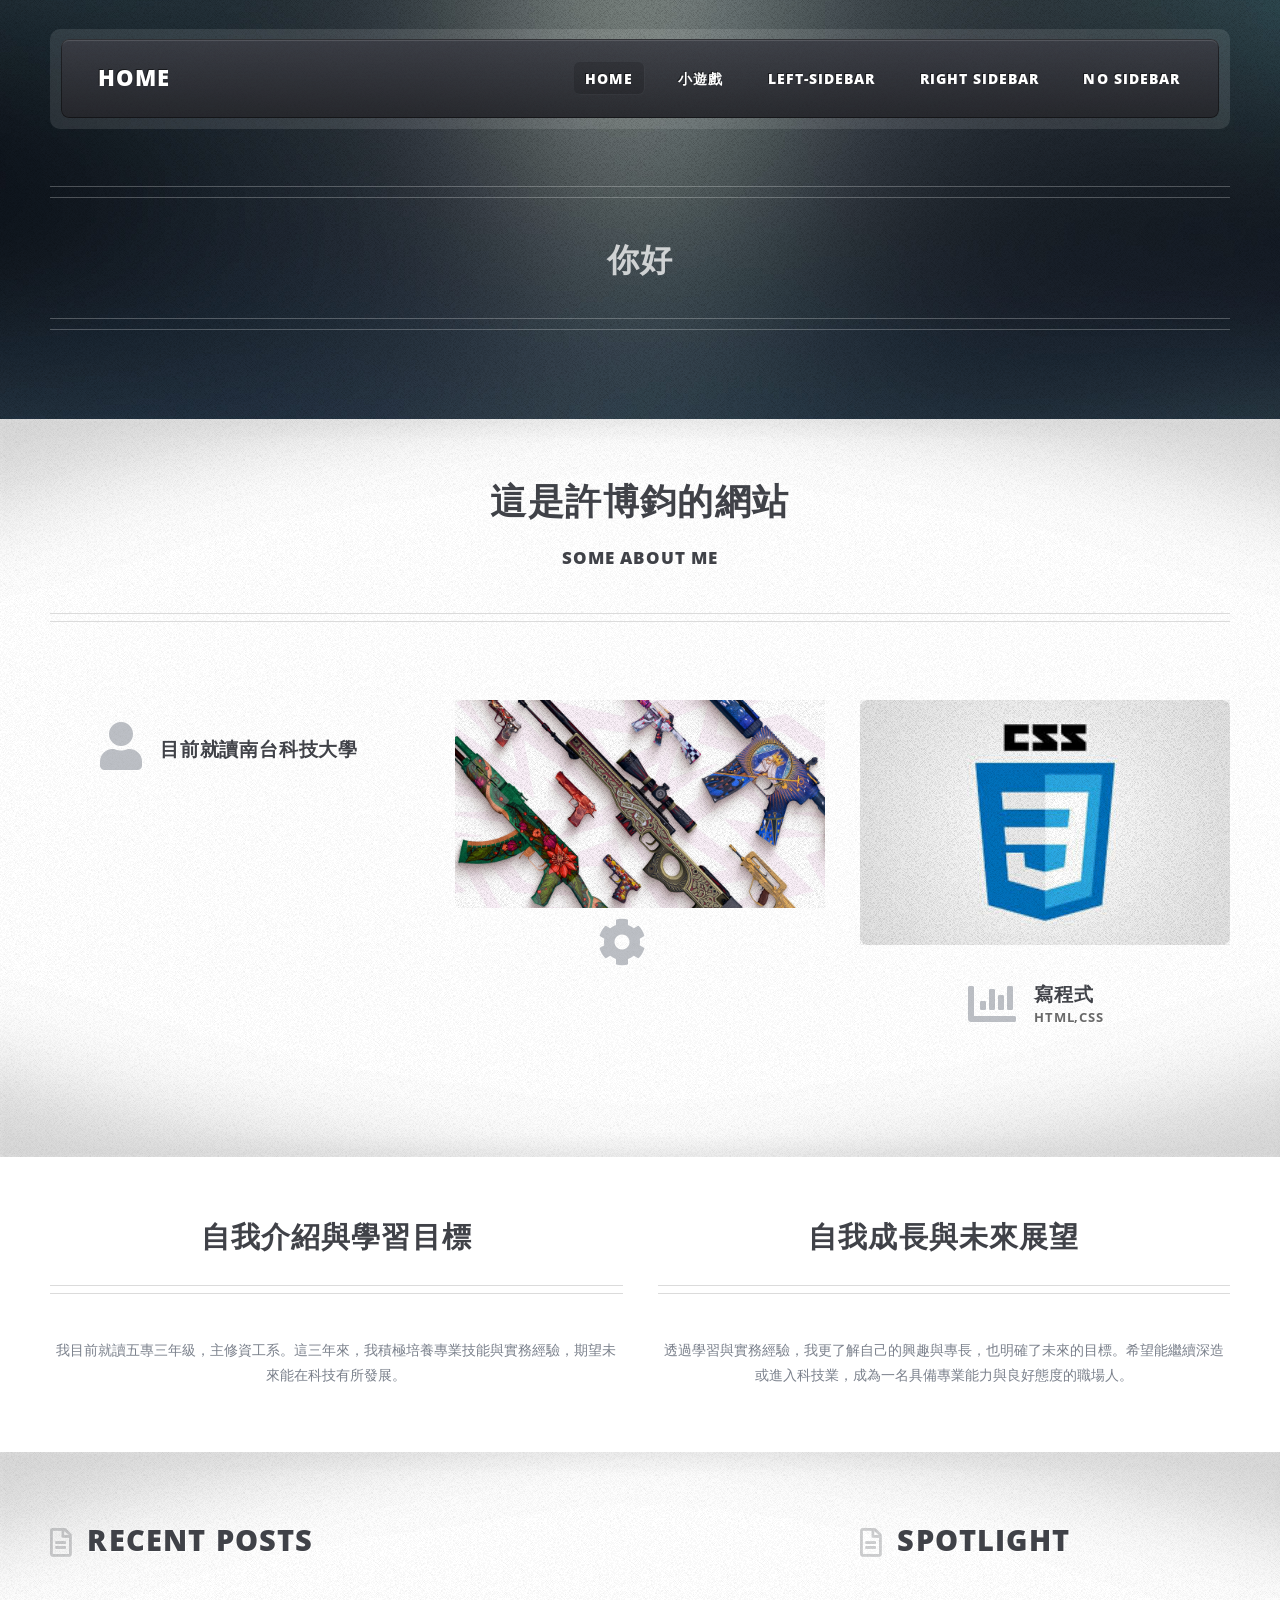
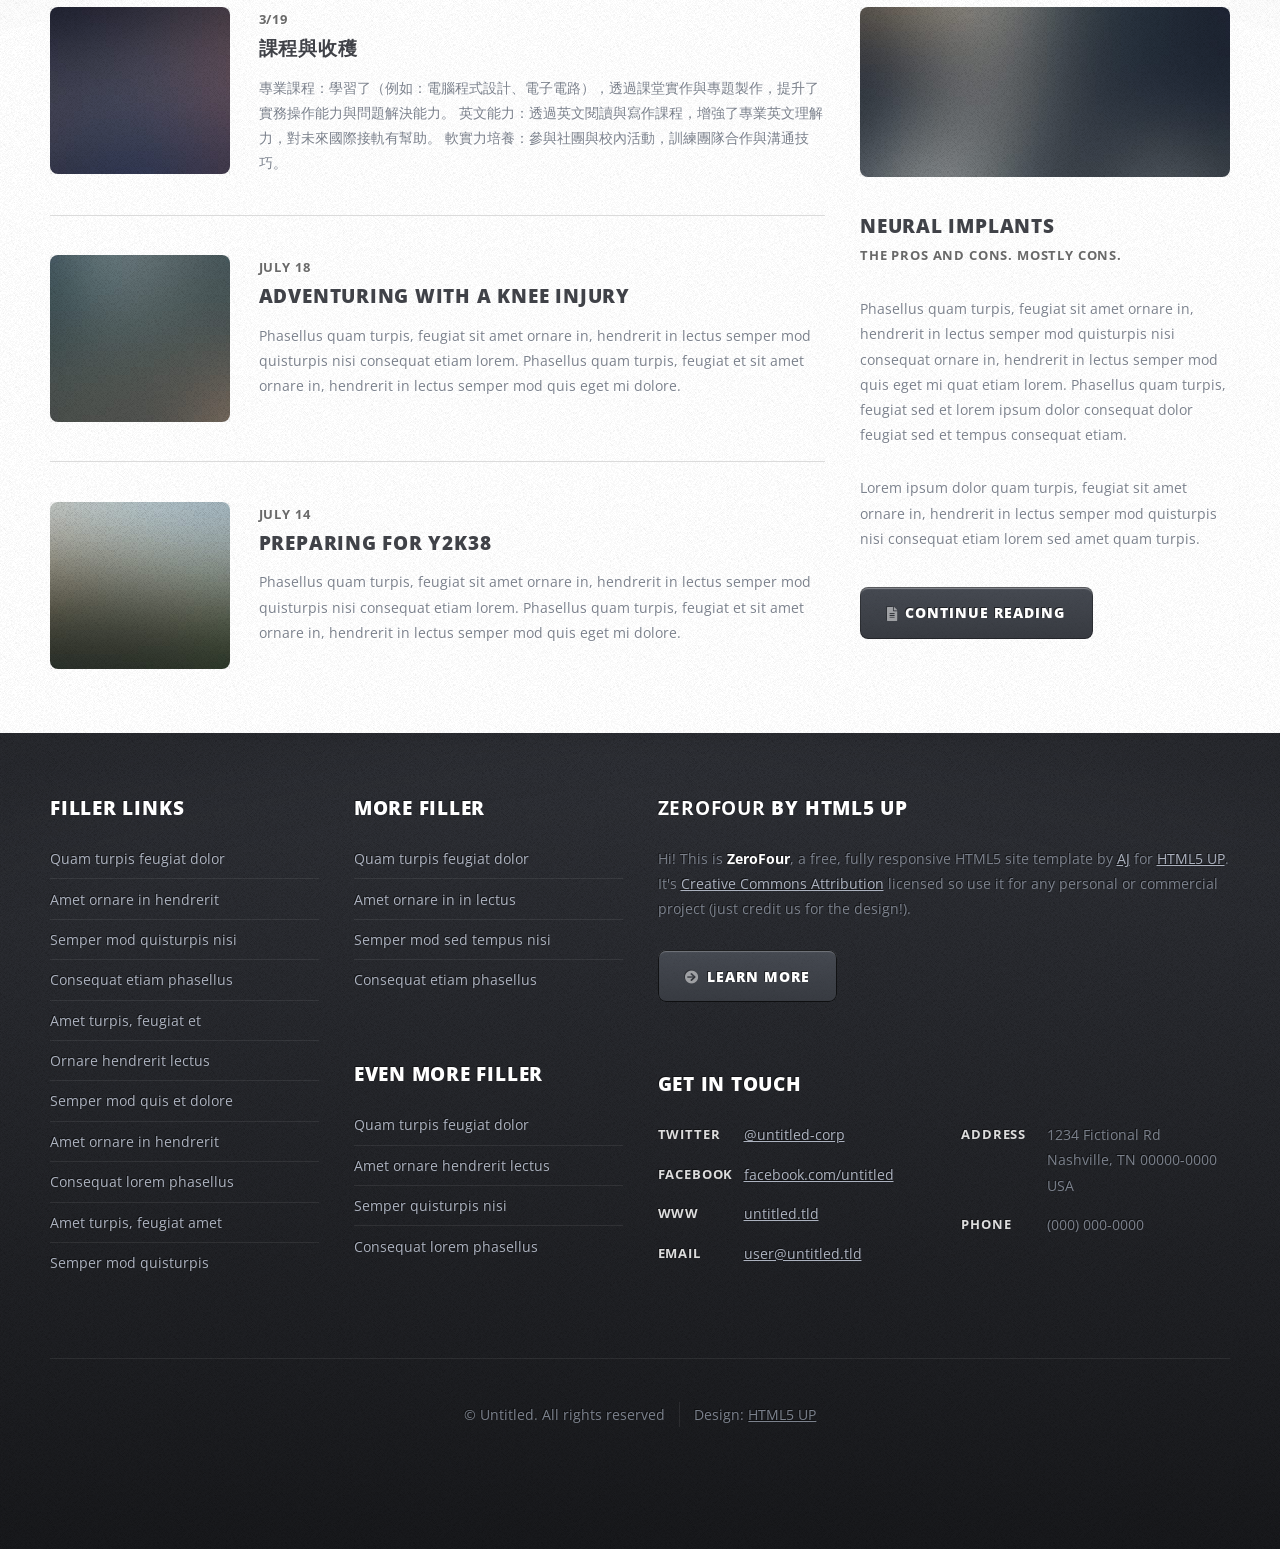
==== commit 2c003174: "Update index.html" ====
--- a/index.html
+++ b/index.html
@@ -23,7 +23,7 @@
 								<div class="inner">
 
 									<!-- Logo -->
-										<h1><a href="index.html" id="logo">5b2g0009</a></h1>
+										<h1><a href="index.html" id="logo">Home</a></h1>
 
 									<!-- Nav -->
 										<nav id="nav">
@@ -32,12 +32,12 @@
 												<li>
 													<a href="#">小遊戲</a>
 													<ul>
-														<li><a href="#">Lorem ipsum dolor</a></li>
-														<li><a href="#">Magna phasellus</a></li>
+														<li><a href="h.html">踩地雷</a></li>
+														<li><a href="t.html">貪吃蛇</a></li>
 														<li>
-															<a href="#">Phasellus consequat</a>
+															<a href="f.html">記憶翻牌</a>
 															<ul>
-																<li><a href="h">踩地雷</a></li>
+																<li><a href="h.html">踩地雷</a></li>
 																<li><a href="t.html">貪吃蛇</a></li>
 																<li><a href="f.html">記憶翻牌</a></li>
 																<li><a href="#">Etiam dolore nisl</a></li>
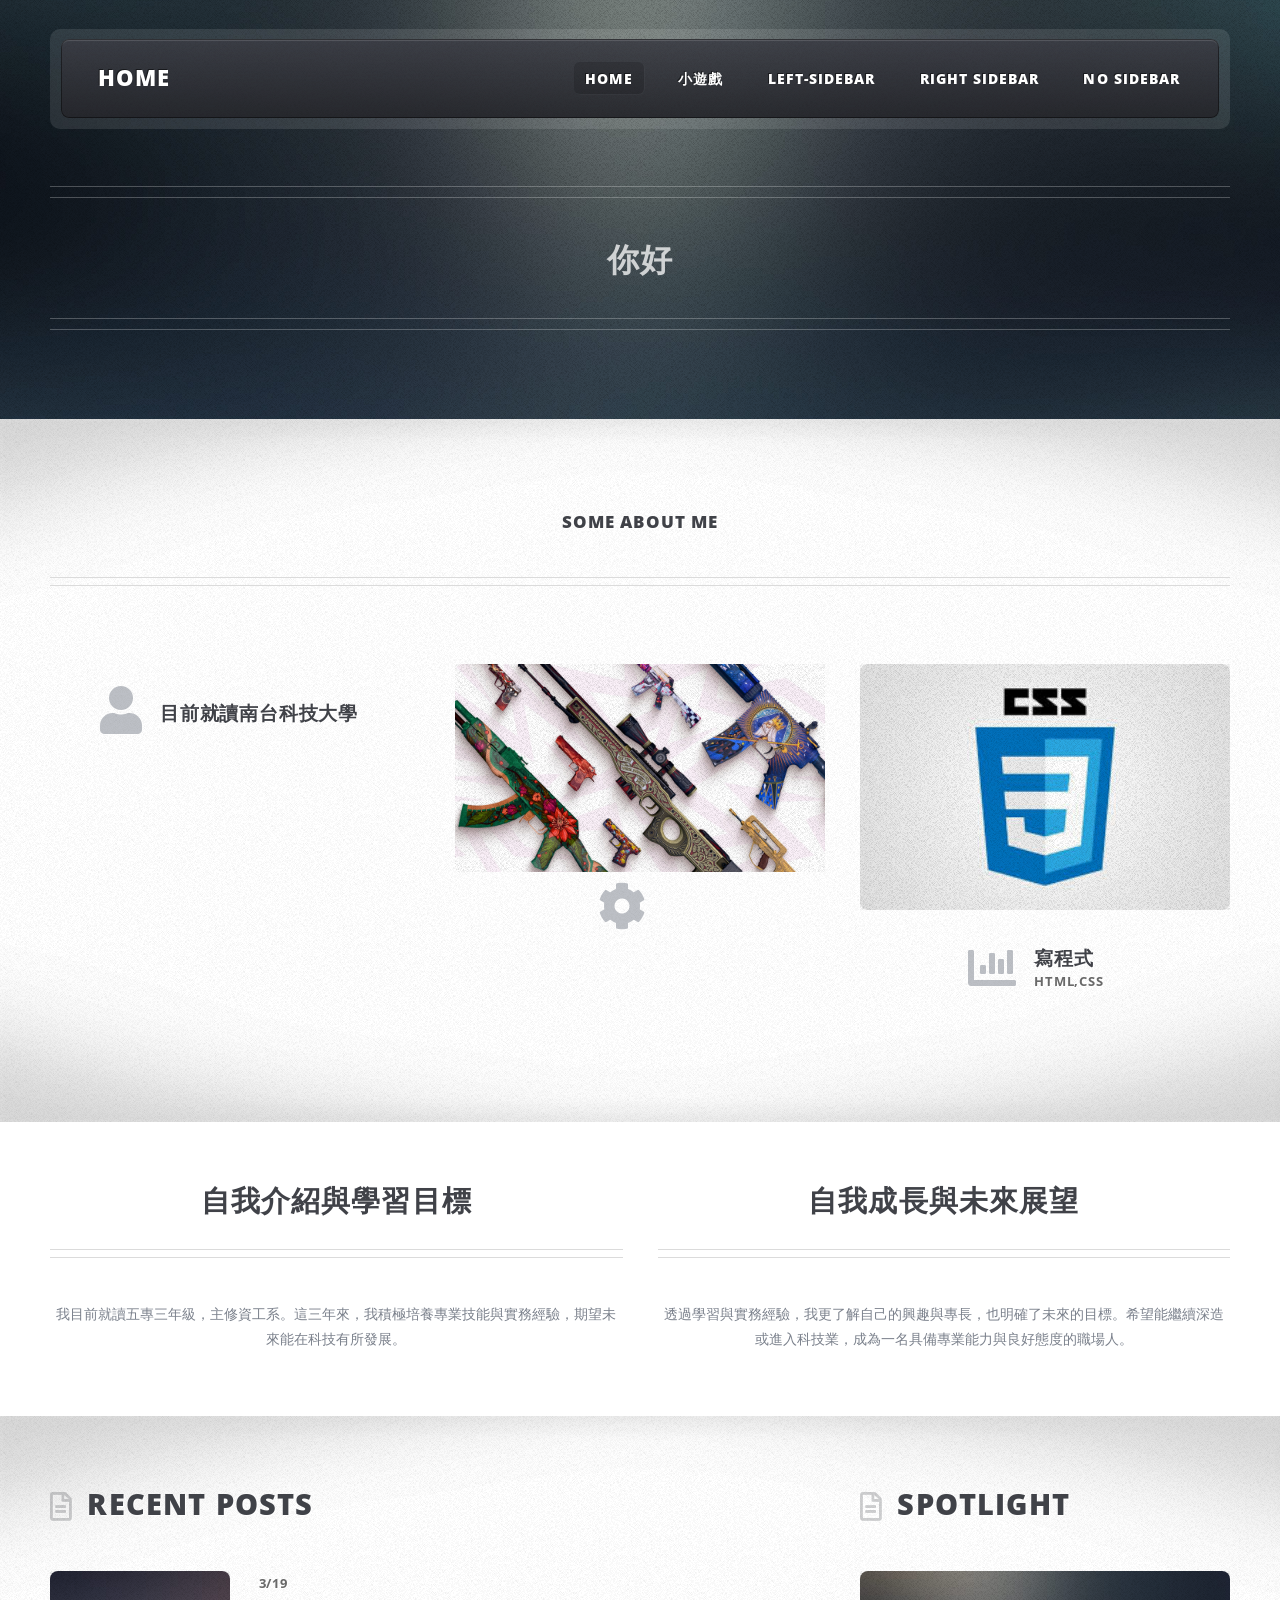
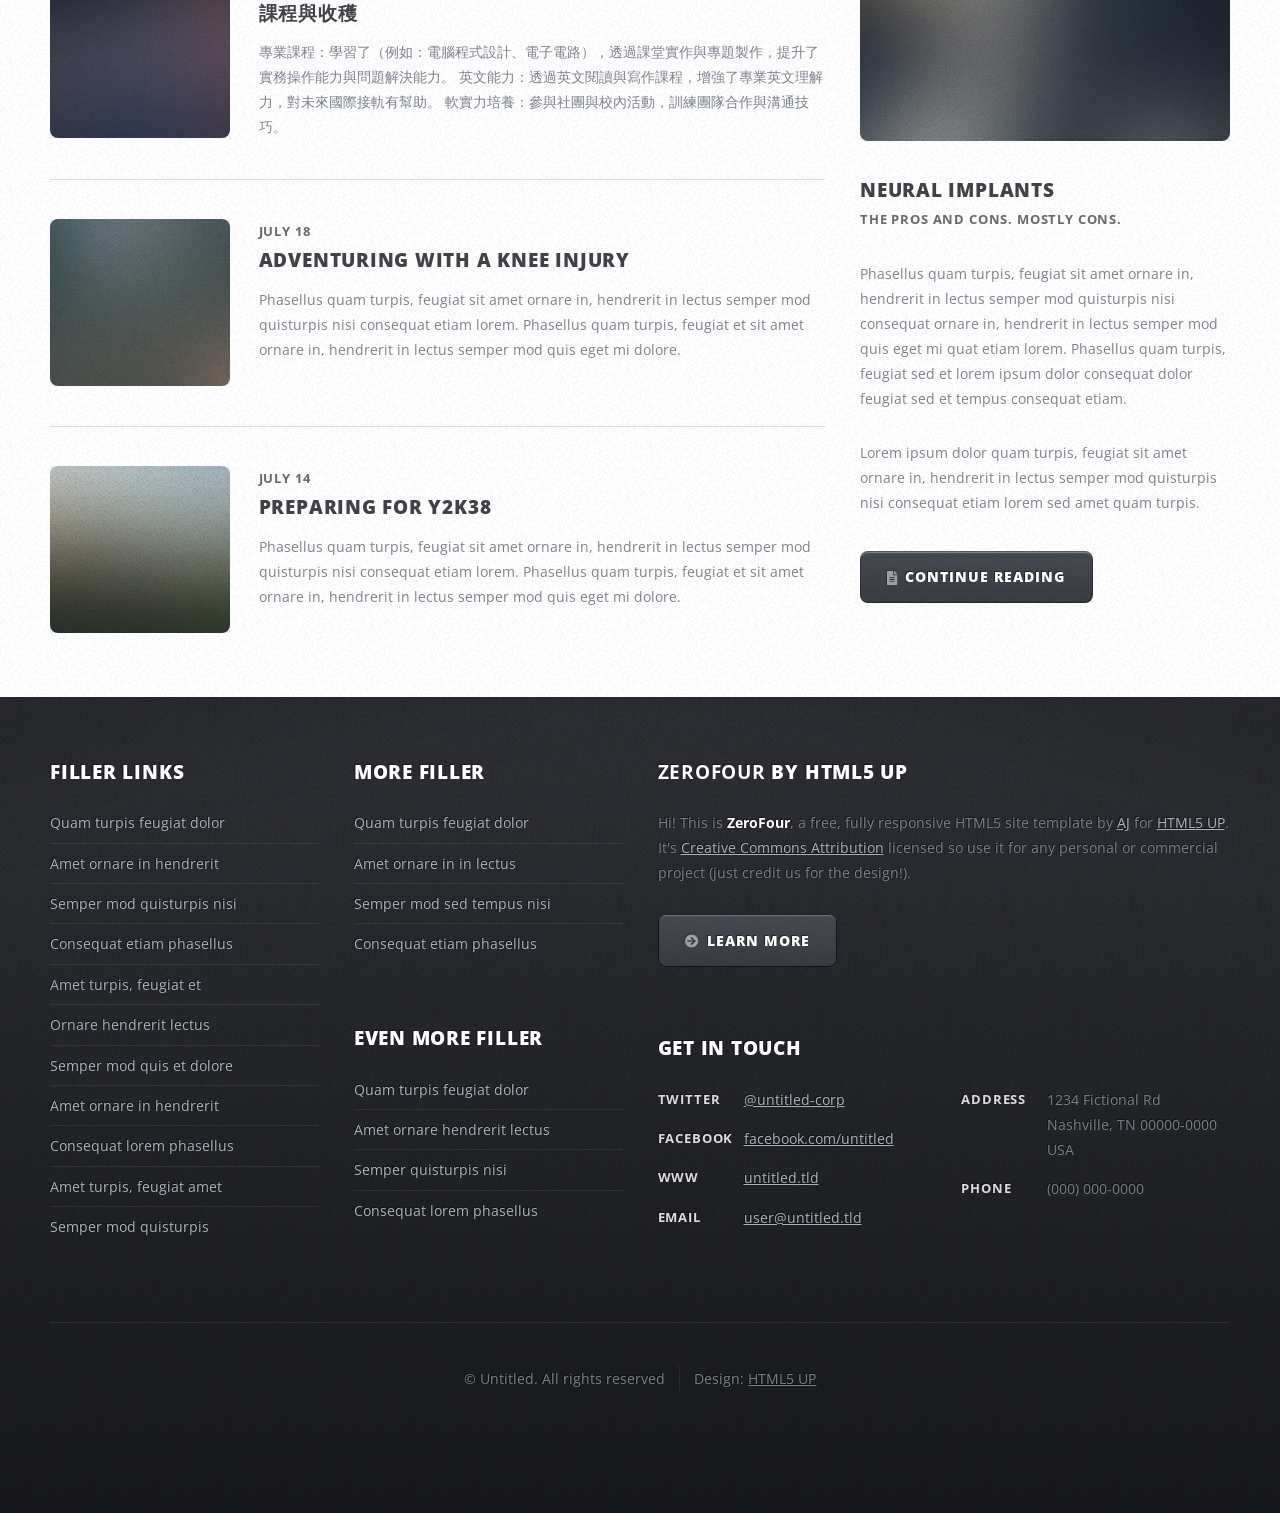
==== commit 783dfa1d: "Update index.html" ====
--- a/index.html
+++ b/index.html
@@ -75,7 +75,7 @@
 									<div class="row">
 										<div class="col-12">
 											<header class="first major">
-												<h2>這是許博鈞的網站</h2>
+												<h2></h2>
 												<p><strong>some about me</strong></p>
 											</header>
 										</div>
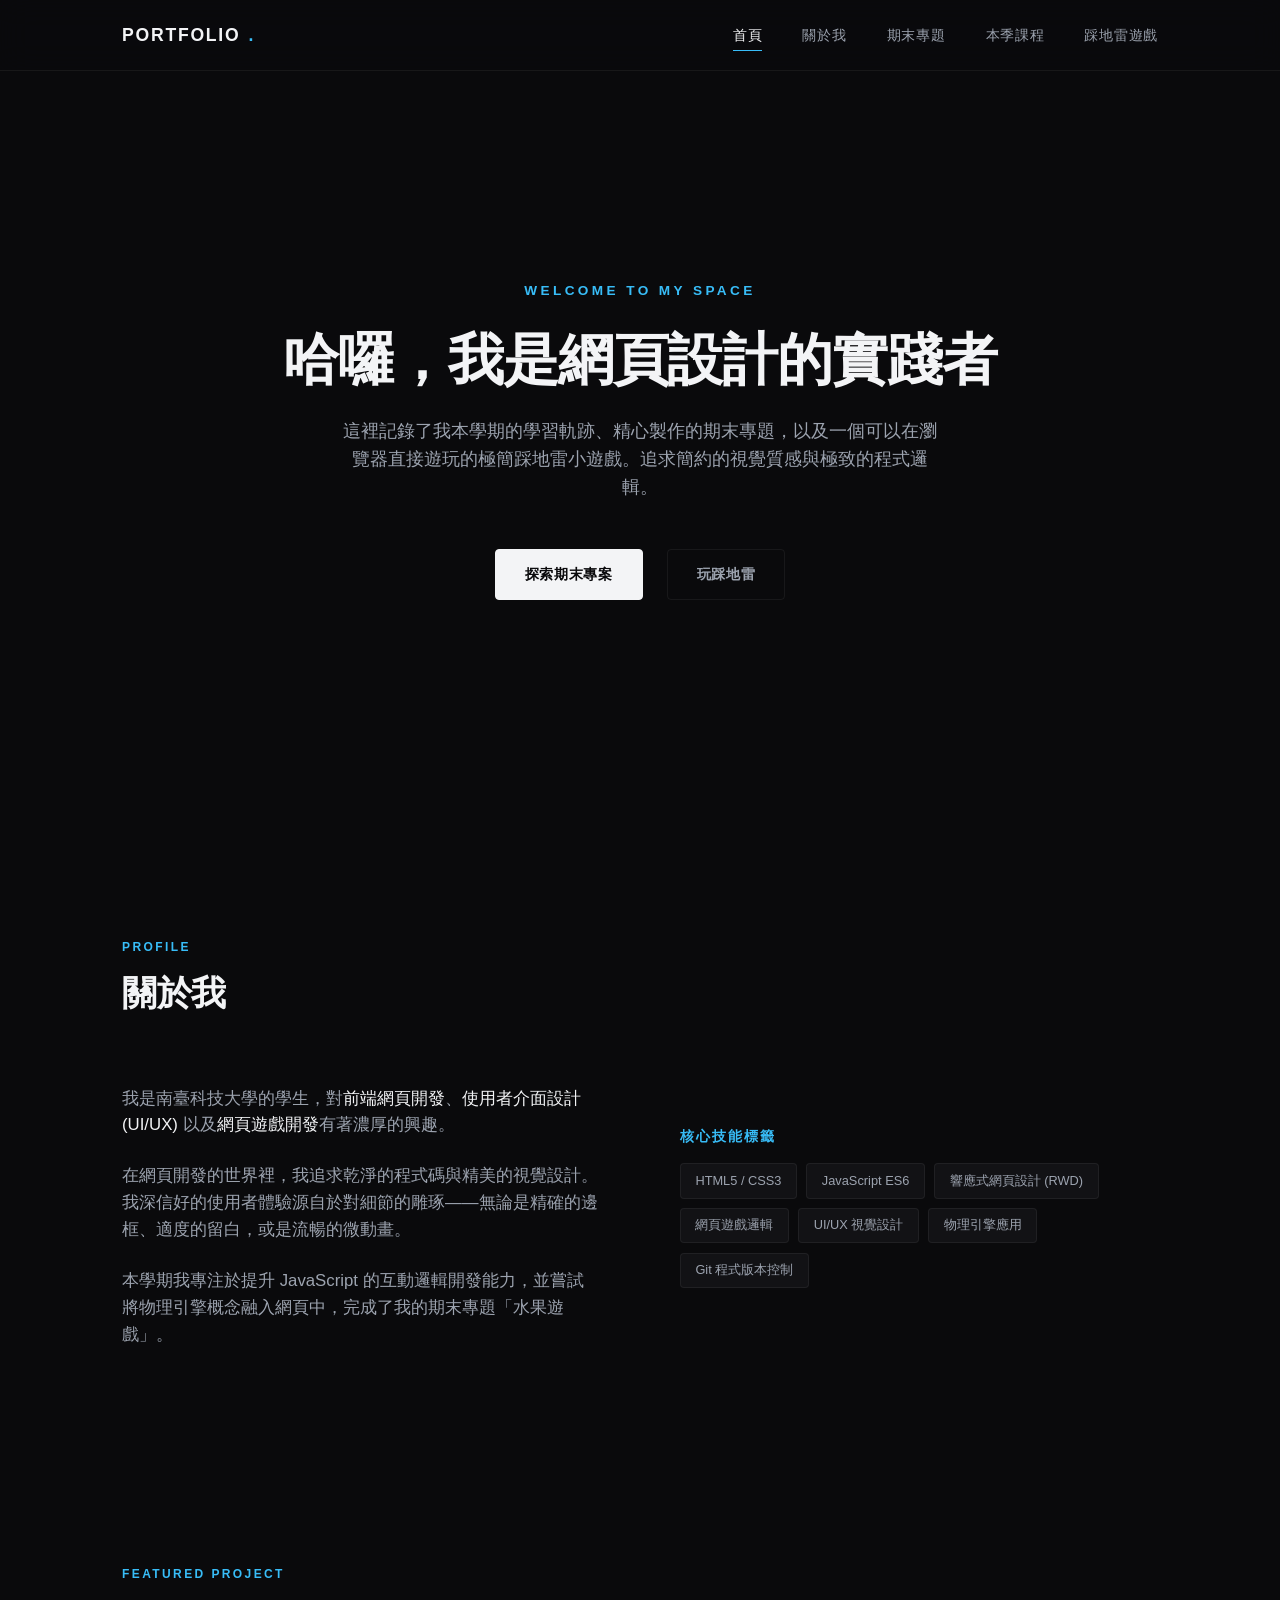
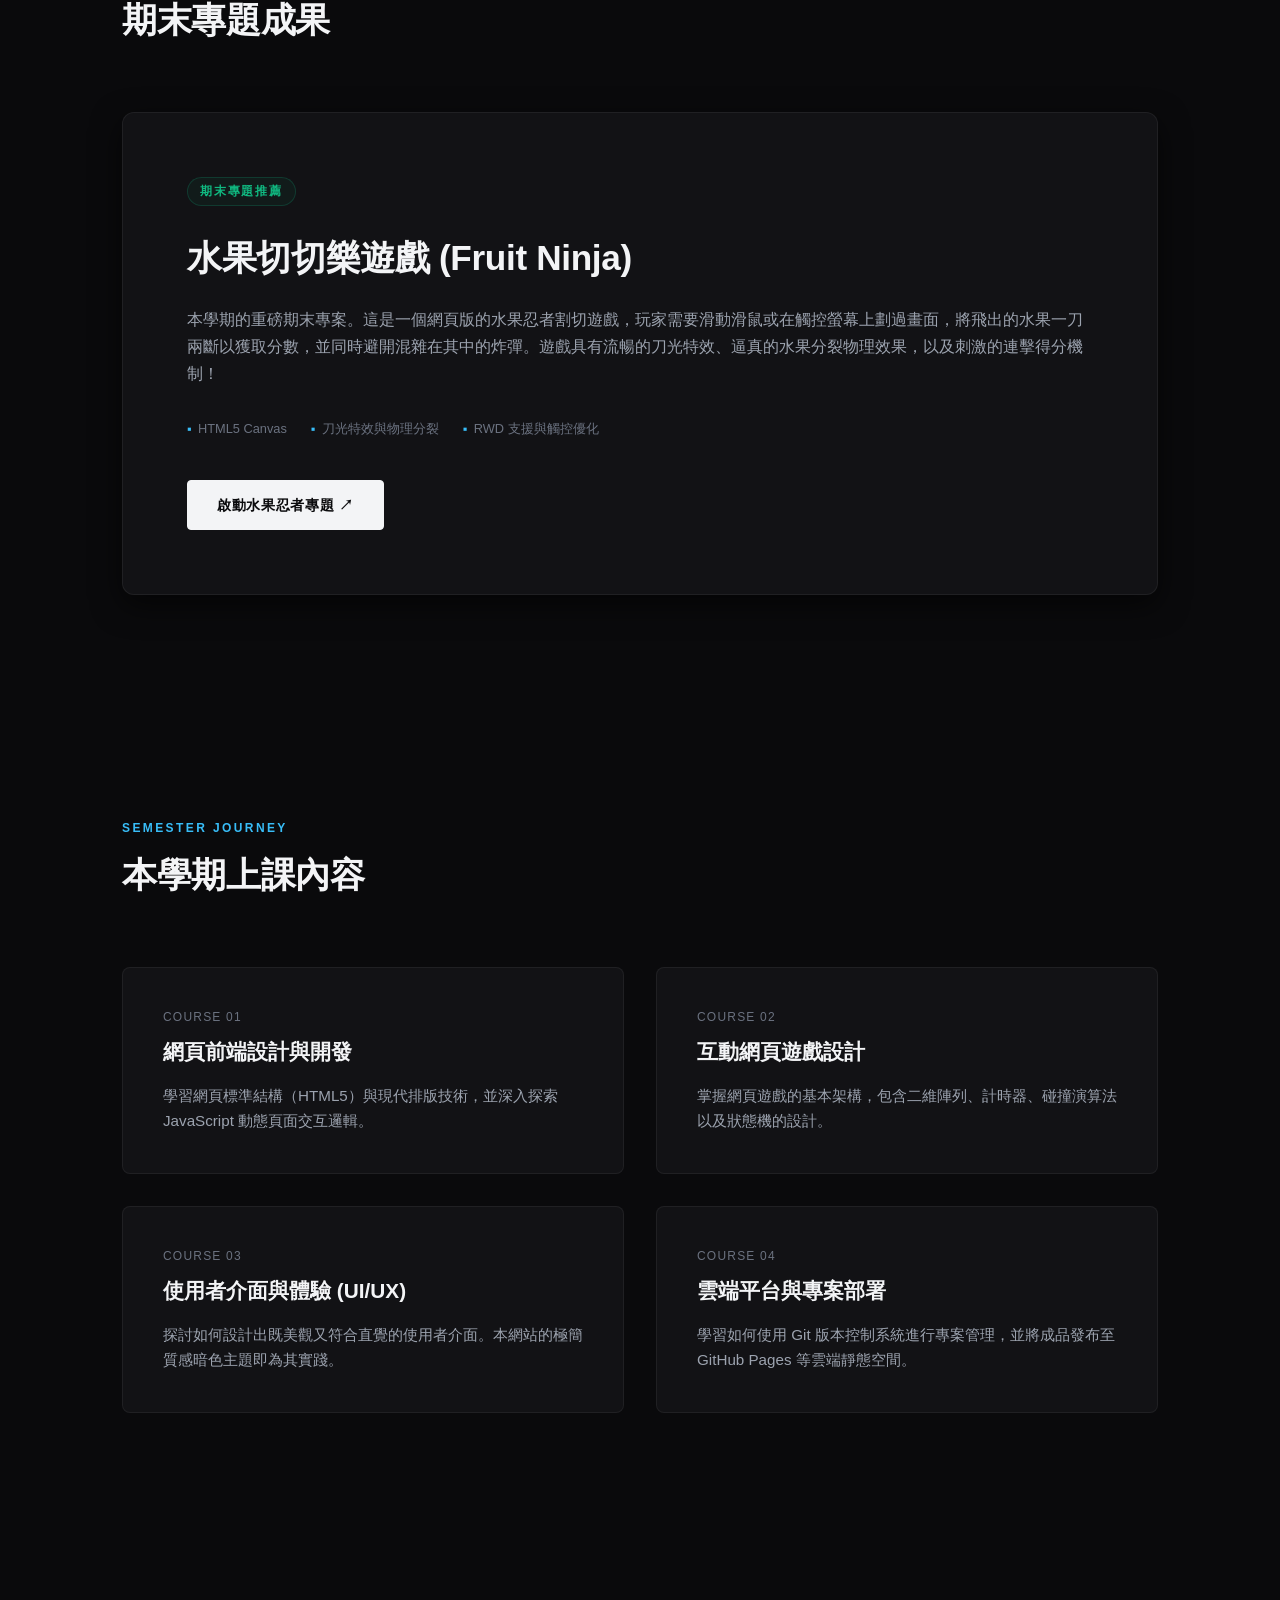
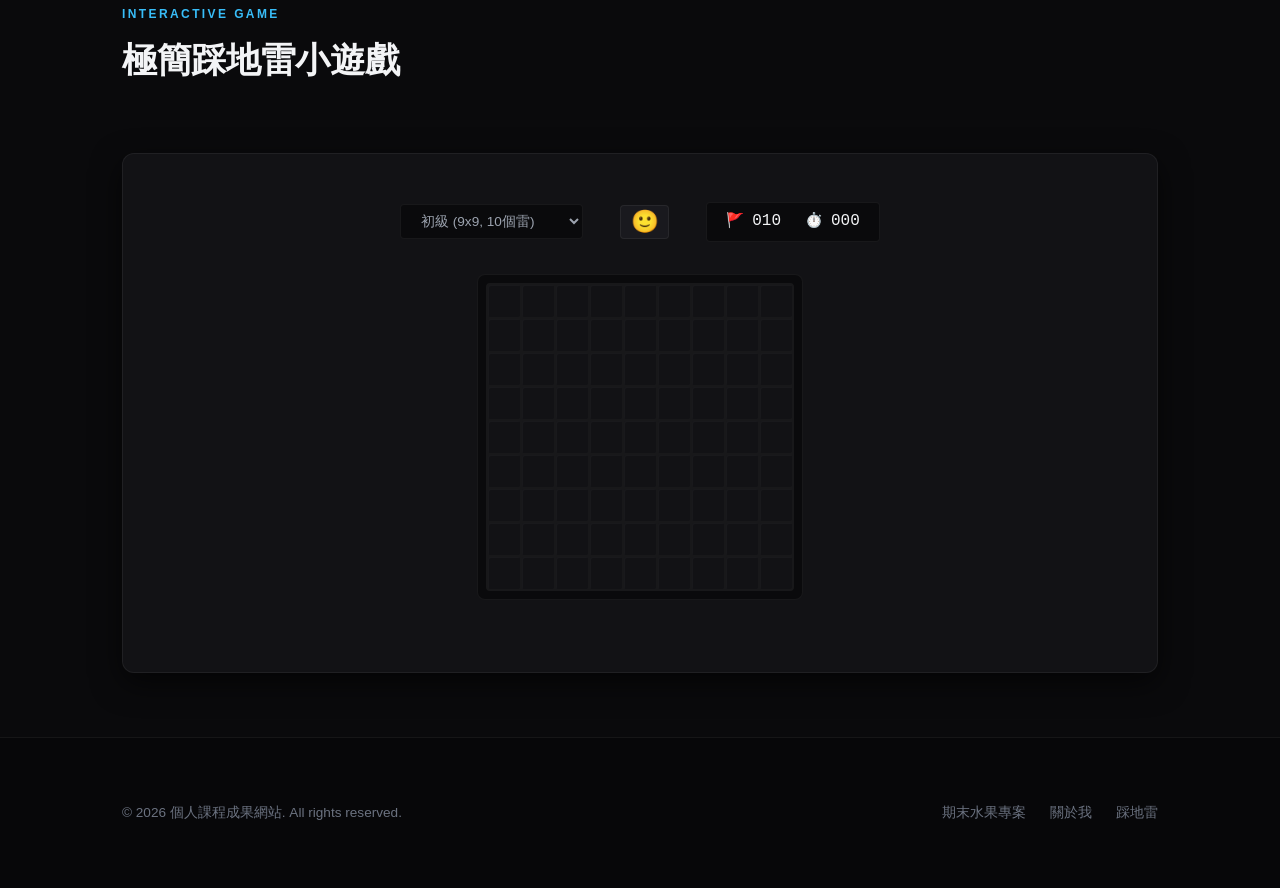
==== commit 0926b963: "Add files via upload" ====
--- a/index.html
+++ b/index.html
@@ -1,349 +1,260 @@
-<!DOCTYPE HTML>
-<!--
-	ZeroFour by HTML5 UP
-	html5up.net | @ajlkn
-	Free for personal and commercial use under the CCA 3.0 license (html5up.net/license)
--->
-<html>
-	<head>
-		<title>ZeroFour by HTML5 UP</title>
-		<meta charset="utf-8" />
-		<meta name="viewport" content="width=device-width, initial-scale=1, user-scalable=no" />
-		<link rel="stylesheet" href="assets/css/main.css" />
-	</head>
-	<body class="homepage is-preload">
-		<div id="page-wrapper">
-
-			<!-- Header -->
-				<div id="header-wrapper">
-					<div class="container">
-
-						<!-- Header -->
-							<header id="header">
-								<div class="inner">
-
-									<!-- Logo -->
-										<h1><a href="index.html" id="logo">Home</a></h1>
-
-									<!-- Nav -->
-										<nav id="nav">
-											<ul>
-												<li class="current_page_item"><a href="index.html">Home</a></li>
-												<li>
-													<a href="#">小遊戲</a>
-													<ul>
-														<li><a href="h.html">踩地雷</a></li>
-														<li><a href="t.html">貪吃蛇</a></li>
-														<li>
-															<a href="f.html">記憶翻牌</a>
-															<ul>
-																<li><a href="h.html">踩地雷</a></li>
-																<li><a href="t.html">貪吃蛇</a></li>
-																<li><a href="f.html">記憶翻牌</a></li>
-																<li><a href="#">Etiam dolore nisl</a></li>
-															</ul>
-														</li>
-														<li><a href="#">Veroeros feugiat</a></li>
-													</ul>
-												</li>
-												<li><a href="left-sidebar.html">left-sidebar</a></li>
-												<li><a href="right-sidebar.html">Right Sidebar</a></li>
-												<li><a href="no-sidebar.html">No Sidebar</a></li>
-											</ul>
-										</nav>
-
-								</div>
-							</header>
-
-						<!-- Banner -->
-							<div id="banner">
-								<h2><strong>你好</strong>
-								<br />
-								</h2>
-							</div>
-
-					</div>
-				</div>
-
-			<!-- Main Wrapper -->
-				<div id="main-wrapper">
-					<div class="wrapper style1">
-						<div class="inner">
-
-							<!-- Feature 1 -->
-								<section class="container box feature1">
-									<div class="row">
-										<div class="col-12">
-											<header class="first major">
-												<h2></h2>
-												<p><strong>some about me</strong></p>
-											</header>
-										</div>
-										<div class="col-4 col-12-medium">
-											<section>
-												<a href="#" class="image featured"><img src="南臺科大校門口.jpg" alt="" /></a>
-												<header class="second icon solid fa-user">
-													<h3>目前就讀南台科技大學</h3>
-													<p></p>
-												</header>
-											</section>
-										</div>
-										<div class="col-4 col-12-medium">
-											<section>
-												<a href="#" class="image featured"><img src="image.jpeg" alt="" /></a>
-												<header class="second icon solid fa-cog">
-													<h3></h3>
-													<p></p>
-												</header>
-											</section>	
-										</div>
-										<div class="col-4 col-12-medium">
-											<section>
-												<a href="#" class="image featured"><img src="1.jpg" alt="" /></a>
-												<header class="second icon solid fa-chart-bar">
-													<h3>寫程式</h3>
-													<p>html,css</p>
-												</header>
-											</section>
-										</div>
-										<div class="col-12">
-											<p></p>
-										</div>
-									</div>
-								</section>
-
-						</div>
-					</div>
-					<div class="wrapper style2">
-						<div class="inner">
-
-							<!-- Feature 2 -->
-								<section class="container box feature2">
-									<div class="row">
-										<div class="col-6 col-12-medium">
-											<section>
-												<header class="major">
-													<h2>自我介紹與學習目標</h2>
-													<p></p>
-												</header>
-												<p>我目前就讀五專三年級，主修資工系。這三年來，我積極培養專業技能與實務經驗，期望未來能在科技有所發展。</p>
-											</section>
-										</div>
-										<div class="col-6 col-12-medium">
-											<section>
-												<header class="major">
-													<h2>自我成長與未來展望</h2>
-													<p></p>
-												</header>
-												<p>透過學習與實務經驗，我更了解自己的興趣與專長，也明確了未來的目標。希望能繼續深造或進入科技業，成為一名具備專業能力與良好態度的職場人。</p>
-											</section>
-										</div>
-									</div>
-								</section>
-
-							</div>
-					</div>
-					<div class="wrapper style3">
-						<div class="inner">
-							<div class="container">
-								<div class="row">
-									<div class="col-8 col-12-medium">
-
-										<!-- Article list -->
-											<section class="box article-list">
-												<h2 class="icon fa-file-alt">Recent Posts</h2>
-
-												<!-- Excerpt -->
-													<article class="box excerpt">
-														<a href="#" class="image left"><img src="images/pic04.jpg" alt="" /></a>
-														<div>
-															<header>
-																<span class="date">3/19</span>
-																<h3><a href="#">課程與收穫</a></h3>
-															</header>
-															<p>專業課程：學習了（例如：電腦程式設計、電子電路），透過課堂實作與專題製作，提升了實務操作能力與問題解決能力。
-																英文能力：透過英文閱讀與寫作課程，增強了專業英文理解力，對未來國際接軌有幫助。
-																軟實力培養：參與社團與校內活動，訓練團隊合作與溝通技巧。</p>
-														</div>
-													</article>
-
-												<!-- Excerpt -->
-													<article class="box excerpt">
-														<a href="#" class="image left"><img src="images/pic05.jpg" alt="" /></a>
-														<div>
-															<header>
-																<span class="date">July 18</span>
-																<h3><a href="#">Adventuring with a knee injury</a></h3>
-															</header>
-															<p>Phasellus quam turpis, feugiat sit amet ornare in, hendrerit in lectus
-															semper mod quisturpis nisi consequat etiam lorem. Phasellus quam turpis,
-															feugiat et sit amet ornare in, hendrerit in lectus semper mod quis eget mi dolore.</p>
-														</div>
-													</article>
-
-												<!-- Excerpt -->
-													<article class="box excerpt">
-														<a href="#" class="image left"><img src="images/pic06.jpg" alt="" /></a>
-														<div>
-															<header>
-																<span class="date">July 14</span>
-																<h3><a href="#">Preparing for Y2K38</a></h3>
-															</header>
-															<p>Phasellus quam turpis, feugiat sit amet ornare in, hendrerit in lectus
-															semper mod quisturpis nisi consequat etiam lorem. Phasellus quam turpis,
-															feugiat et sit amet ornare in, hendrerit in lectus semper mod quis eget mi dolore.</p>
-														</div>
-													</article>
-
-											</section>
-									</div>
-									<div class="col-4 col-12-medium">
-
-										<!-- Spotlight -->
-											<section class="box spotlight">
-												<h2 class="icon fa-file-alt">Spotlight</h2>
-												<article>
-													<a href="#" class="image featured"><img src="images/pic07.jpg" alt=""></a>
-													<header>
-														<h3><a href="#">Neural Implants</a></h3>
-														<p>The pros and cons. Mostly cons.</p>
-													</header>
-													<p>Phasellus quam turpis, feugiat sit amet ornare in, hendrerit in lectus semper mod
-													quisturpis nisi consequat ornare in, hendrerit in lectus semper mod quis eget mi quat etiam
-													lorem. Phasellus quam turpis, feugiat sed et lorem ipsum dolor consequat dolor feugiat sed
-													et tempus consequat etiam.</p>
-													<p>Lorem ipsum dolor quam turpis, feugiat sit amet ornare in, hendrerit in lectus semper
-													mod quisturpis nisi consequat etiam lorem sed amet quam turpis.</p>
-													<footer>
-														<a href="#" class="button alt icon solid fa-file-alt">Continue Reading</a>
-													</footer>
-												</article>
-											</section>
-
-									</div>
-								</div>
-							</div>
-						</div>
-					</div>
-				</div>
-
-			<!-- Footer Wrapper -->
-				<div id="footer-wrapper">
-					<footer id="footer" class="container">
-						<div class="row">
-							<div class="col-3 col-6-medium col-12-small">
-
-								<!-- Links -->
-									<section>
-										<h2>Filler Links</h2>
-										<ul class="divided">
-											<li><a href="#">Quam turpis feugiat dolor</a></li>
-											<li><a href="#">Amet ornare in hendrerit </a></li>
-											<li><a href="#">Semper mod quisturpis nisi</a></li>
-											<li><a href="#">Consequat etiam phasellus</a></li>
-											<li><a href="#">Amet turpis, feugiat et</a></li>
-											<li><a href="#">Ornare hendrerit lectus</a></li>
-											<li><a href="#">Semper mod quis et dolore</a></li>
-											<li><a href="#">Amet ornare in hendrerit</a></li>
-											<li><a href="#">Consequat lorem phasellus</a></li>
-											<li><a href="#">Amet turpis, feugiat amet</a></li>
-											<li><a href="#">Semper mod quisturpis</a></li>
-										</ul>
-									</section>
-
-							</div>
-							<div class="col-3 col-6-medium col-12-small">
-
-								<!-- Links -->
-									<section>
-										<h2>More Filler</h2>
-										<ul class="divided">
-											<li><a href="#">Quam turpis feugiat dolor</a></li>
-											<li><a href="#">Amet ornare in in lectus</a></li>
-											<li><a href="#">Semper mod sed tempus nisi</a></li>
-											<li><a href="#">Consequat etiam phasellus</a></li>
-										</ul>
-									</section>
-
-								<!-- Links -->
-									<section>
-										<h2>Even More Filler</h2>
-										<ul class="divided">
-											<li><a href="#">Quam turpis feugiat dolor</a></li>
-											<li><a href="#">Amet ornare hendrerit lectus</a></li>
-											<li><a href="#">Semper quisturpis nisi</a></li>
-											<li><a href="#">Consequat lorem phasellus</a></li>
-										</ul>
-									</section>
-
-							</div>
-							<div class="col-6 col-12-medium imp-medium">
-
-								<!-- About -->
-									<section>
-										<h2><strong>ZeroFour</strong> by HTML5 UP</h2>
-										<p>Hi! This is <strong>ZeroFour</strong>, a free, fully responsive HTML5 site
-										template by <a href="http://twitter.com/ajlkn">AJ</a> for <a href="http://html5up.net/">HTML5 UP</a>.
-										It's <a href="http://html5up.net/license/">Creative Commons Attribution</a>
-										licensed so use it for any personal or commercial project (just credit us
-										for the design!).</p>
-										<a href="#" class="button alt icon solid fa-arrow-circle-right">Learn More</a>
-									</section>
-
-								<!-- Contact -->
-									<section>
-										<h2>Get in touch</h2>
-										<div>
-											<div class="row">
-												<div class="col-6 col-12-small">
-													<dl class="contact">
-														<dt>Twitter</dt>
-														<dd><a href="#">@untitled-corp</a></dd>
-														<dt>Facebook</dt>
-														<dd><a href="#">facebook.com/untitled</a></dd>
-														<dt>WWW</dt>
-														<dd><a href="#">untitled.tld</a></dd>
-														<dt>Email</dt>
-														<dd><a href="#">user@untitled.tld</a></dd>
-													</dl>
-												</div>
-												<div class="col-6 col-12-small">
-													<dl class="contact">
-														<dt>Address</dt>
-														<dd>
-															1234 Fictional Rd<br />
-															Nashville, TN 00000-0000<br />
-															USA
-														</dd>
-														<dt>Phone</dt>
-														<dd>(000) 000-0000</dd>
-													</dl>
-												</div>
-											</div>
-										</div>
-									</section>
-
-							</div>
-							<div class="col-12">
-								<div id="copyright">
-									<ul class="menu">
-										<li>&copy; Untitled. All rights reserved</li><li>Design: <a href="http://html5up.net">HTML5 UP</a></li>
-									</ul>
-								</div>
-							</div>
-						</div>
-					</footer>
-				</div>
-
-		</div>
-
-		<!-- Scripts -->
-			<script src="assets/js/jquery.min.js"></script>
-			<script src="assets/js/jquery.dropotron.min.js"></script>
-			<script src="assets/js/browser.min.js"></script>
-			<script src="assets/js/breakpoints.min.js"></script>
-			<script src="assets/js/util.js"></script>
-			<script src="assets/js/main.js"></script>
-
-	</body>
-</html>
+<!DOCTYPE html>
+<html lang="zh-Hant">
+<head>
+  <meta charset="UTF-8">
+  <meta name="viewport" content="width=device-width, initial-scale=1.0">
+  <meta name="description" content="個人簡介網站 - 展示個人專長、本學期修課學習重點與踩地雷互動小遊戲，以及期末專案水果遊戲成果。">
+  <title>個人網頁 | 專案與課程成果展示</title>
+  <!-- Google Fonts: Inter -->
+  <link rel="preconnect" href="https://fonts.googleapis.com">
+  <link rel="preconnect" href="https://fonts.gstatic.com" crossorigin>
+  <link href="https://fonts.googleapis.com/css2?family=Inter:wght@300;400;500;600;700;800&display=swap" rel="stylesheet">
+  <!-- Stylesheet -->
+  <link rel="stylesheet" href="style.css">
+</head>
+<body>
+
+  <!-- 導覽列 -->
+  <header>
+    <div class="nav-container">
+      <a href="#" class="logo">PORTFOLIO<span>.</span></a>
+      <ul class="nav-links" id="navLinks">
+        <li><a href="#" class="active">首頁</a></li>
+        <li><a href="#about">關於我</a></li>
+        <li><a href="#project">期末專題</a></li>
+        <li><a href="#courses">本季課程</a></li>
+        <li><a href="#game">踩地雷遊戲</a></li>
+      </ul>
+      <button class="menu-toggle" id="menuToggle" aria-label="切換選單">
+        <span></span>
+        <span></span>
+        <span></span>
+      </button>
+    </div>
+  </header>
+
+  <!-- 首頁 Hero 區塊 -->
+  <section class="hero" id="home">
+    <div class="container">
+      <div class="hero-content">
+        <span class="hero-subtitle">Welcome to my space</span>
+        <h1 class="hero-title">哈囉，我是網頁設計的實踐者</h1>
+        <p class="hero-description">
+          這裡記錄了我本學期的學習軌跡、精心製作的期末專題，以及一個可以在瀏覽器直接遊玩的極簡踩地雷小遊戲。追求簡約的視覺質感與極致的程式邏輯。
+        </p>
+        <div class="hero-cta-container">
+          <a href="#project" class="btn btn-primary">探索期末專案</a>
+          <a href="#game" class="btn btn-secondary">玩踩地雷</a>
+        </div>
+      </div>
+    </div>
+  </section>
+
+  <!-- 關於我 Section -->
+  <section class="section" id="about">
+    <div class="container">
+      <div class="section-header">
+        <span class="section-label">Profile</span>
+        <h2 class="section-title">關於我</h2>
+      </div>
+      <div class="about-grid">
+        <div class="about-text">
+          <p>
+            我是南臺科技大學的學生，對<strong>前端網頁開發</strong>、<strong>使用者介面設計 (UI/UX)</strong> 以及<strong>網頁遊戲開發</strong>有著濃厚的興趣。
+          </p>
+          <p>
+            在網頁開發的世界裡，我追求乾淨的程式碼與精美的視覺設計。我深信好的使用者體驗源自於對細節的雕琢——無論是精確的邊框、適度的留白，或是流暢的微動畫。
+          </p>
+          <p>
+            本學期我專注於提升 JavaScript 的互動邏輯開發能力，並嘗試將物理引擎概念融入網頁中，完成了我的期末專題「水果遊戲」。
+          </p>
+        </div>
+        <div>
+          <h3 class="skills-title">核心技能標籤</h3>
+          <div class="skills-list">
+            <span class="skill-tag">HTML5 / CSS3</span>
+            <span class="skill-tag">JavaScript ES6</span>
+            <span class="skill-tag">響應式網頁設計 (RWD)</span>
+            <span class="skill-tag">網頁遊戲邏輯</span>
+            <span class="skill-tag">UI/UX 視覺設計</span>
+            <span class="skill-tag">物理引擎應用</span>
+            <span class="skill-tag">Git 程式版本控制</span>
+          </div>
+        </div>
+      </div>
+    </div>
+  </section>
+
+  <!-- 期末專題焦點 Section (明顯擺放) -->
+  <section class="section" id="project">
+    <div class="container">
+      <div class="section-header">
+        <span class="section-label">Featured Project</span>
+        <h2 class="section-title">期末專題成果</h2>
+      </div>
+      
+      <!-- 醒目的專題宣傳卡 -->
+      <div class="project-showcase">
+        <div class="project-details">
+          <span class="project-tag">期末專題推薦</span>
+          <h3 class="project-name">水果切切樂遊戲 (Fruit Ninja)</h3>
+          <p class="project-description">
+            本學期的重磅期末專案。這是一個網頁版的水果忍者割切遊戲，玩家需要滑動滑鼠或在觸控螢幕上劃過畫面，將飛出的水果一刀兩斷以獲取分數，並同時避開混雜在其中的炸彈。遊戲具有流暢的刀光特效、逼真的水果分裂物理效果，以及刺激的連擊得分機制！
+          </p>
+          <ul class="project-specs">
+            <li>HTML5 Canvas</li>
+            <li>刀光特效與物理分裂</li>
+            <li>RWD 支援與觸控優化</li>
+          </ul>
+          <a href="https://5b2g0009.github.io/fruit/" target="_blank" rel="noopener noreferrer" class="btn btn-primary" id="launchProjectBtn" style="align-self: flex-start;">
+            啟動水果忍者專題 ↗
+          </a>
+        </div>
+      </div>
+    </div>
+  </section>
+
+  <!-- 本學期課程 Section -->
+  <section class="section" id="courses">
+    <div class="container">
+      <div class="section-header">
+        <span class="section-label">Semester Journey</span>
+        <h2 class="section-title">本學期上課內容</h2>
+      </div>
+      <div class="courses-grid">
+        
+        <!-- 課程 1 -->
+        <div class="course-card" onclick="toggleCourse(this)">
+          <span class="course-code">Course 01</span>
+          <h3 class="course-title">網頁前端設計與開發</h3>
+          <p class="course-summary">學習網頁標準結構（HTML5）與現代排版技術，並深入探索 JavaScript 動態頁面交互邏輯。</p>
+          <div class="course-details">
+            <ul>
+              <li>熟練 Flexbox 與 CSS Grid 響應式佈局。</li>
+              <li>理解 DOM 元素的操作與事件監聽器。</li>
+              <li>實作網頁非同步資料載入與 UI 渲染。</li>
+            </ul>
+          </div>
+        </div>
+
+        <!-- 課程 2 -->
+        <div class="course-card" onclick="toggleCourse(this)">
+          <span class="course-code">Course 02</span>
+          <h3 class="course-title">互動網頁遊戲設計</h3>
+          <p class="course-summary">掌握網頁遊戲的基本架構，包含二維陣列、計時器、碰撞演算法以及狀態機的設計。</p>
+          <div class="course-details">
+            <ul>
+              <li>二維陣列的應用（踩地雷地圖生成與遞迴展開演算法）。</li>
+              <li>Canvas 動畫渲染與畫面幀數 (fps) 控制。</li>
+              <li>遊戲勝負判定與重置邏輯開發。</li>
+            </ul>
+          </div>
+        </div>
+
+        <!-- 課程 3 -->
+        <div class="course-card" onclick="toggleCourse(this)">
+          <span class="course-code">Course 03</span>
+          <h3 class="course-title">使用者介面與體驗 (UI/UX)</h3>
+          <p class="course-summary">探討如何設計出既美觀又符合直覺的使用者介面。本網站的極簡質感暗色主題即為其實踐。</p>
+          <div class="course-details">
+            <ul>
+              <li>顏色心理學與深色模式配色哲學。</li>
+              <li>無襯線字體的排版與文字階層規劃。</li>
+              <li>滑鼠懸停 (Hover) 與過渡 (Transition) 的微互動設計。</li>
+            </ul>
+          </div>
+        </div>
+
+        <!-- 課程 4 -->
+        <div class="course-card" onclick="toggleCourse(this)">
+          <span class="course-code">Course 04</span>
+          <h3 class="course-title">雲端平台與專案部署</h3>
+          <p class="course-summary">學習如何使用 Git 版本控制系統進行專案管理，並將成品發布至 GitHub Pages 等雲端靜態空間。</p>
+          <div class="course-details">
+            <ul>
+              <li>Git 基礎指令操作（Commit, Push, Branch）。</li>
+              <li>GitHub 倉庫管理與專案協作。</li>
+              <li>使用 GitHub Pages 自動化部署靜態網頁（如期末水果專題）。</li>
+            </ul>
+          </div>
+        </div>
+
+      </div>
+    </div>
+  </section>
+
+  <!-- 踩地雷遊戲 Section -->
+  <section class="section" id="game">
+    <div class="container">
+      <div class="section-header">
+        <span class="section-label">Interactive Game</span>
+        <h2 class="section-title">極簡踩地雷小遊戲</h2>
+      </div>
+
+      <!-- 踩地雷容器 -->
+      <div class="game-container">
+        
+        <!-- 控制面板 -->
+        <div class="game-controls">
+          <div>
+            <select class="difficulty-select" id="difficultySelect">
+              <option value="easy">初級 (9x9, 10個雷)</option>
+              <option value="medium">中級 (16x16, 40個雷)</option>
+            </select>
+          </div>
+          <button class="smiley-btn" id="smileyBtn">🙂</button>
+          <div class="game-stats">
+            <div class="stat-box">
+              <span class="stat-icon">🚩</span>
+              <span id="mineCounter">010</span>
+            </div>
+            <div class="stat-box">
+              <span class="stat-icon">⏱️</span>
+              <span id="timer">000</span>
+            </div>
+          </div>
+        </div>
+
+        <!-- 遊戲棋盤 -->
+        <div class="minesweeper-wrapper">
+          <div class="minesweeper-grid" id="minesweeperGrid"></div>
+          
+          <!-- 勝負彈出窗 -->
+          <div class="game-overlay" id="gameOverlay">
+            <div class="overlay-content">
+              <h3 class="overlay-title" id="overlayTitle">遊戲結束</h3>
+              <p class="overlay-text" id="overlayText">恭喜獲勝！</p>
+              <button class="btn btn-accent" id="restartBtn">再玩一次</button>
+            </div>
+          </div>
+        </div>
+
+        <!-- 手機端標記切換（輔助功能） -->
+        <div class="mobile-controls">
+          <button class="flag-mode-btn" id="flagModeBtn">
+            <span>⛏️</span> 挖土模式
+          </button>
+        </div>
+      </div>
+    </div>
+  </section>
+
+  <!-- 頁尾 -->
+  <footer>
+    <div class="container footer-content">
+      <div class="copyright">
+        &copy; 2026 個人課程成果網站. All rights reserved.
+      </div>
+      <div class="social-links">
+        <a href="https://5b2g0009.github.io/fruit/" target="_blank" rel="noopener noreferrer">期末水果專案</a>
+        <a href="#about">關於我</a>
+        <a href="#game">踩地雷</a>
+      </div>
+    </div>
+  </footer>
+
+  <!-- Scripts -->
+  <script src="app.js"></script>
+  <script src="minesweeper.js"></script>
+</body>
+</html>
--- a/style.css
+++ b/style.css
@@ -0,0 +1,888 @@
+/* ==========================================================================
+   Minimalist Premium Dark Theme CSS
+   ========================================================================== */
+
+:root {
+  /* Color System */
+  --bg-primary: #0a0a0c;
+  --bg-secondary: #121215;
+  --bg-tertiary: #19191e;
+  --accent: #38bdf8; /* Glacier Blue */
+  --accent-rgb: 56, 189, 248;
+  --accent-secondary: #10b981; /* Emerald */
+  --accent-secondary-rgb: 16, 185, 129;
+  
+  /* Text Colors */
+  --text-primary: #f3f4f6;
+  --text-secondary: #9ca3af;
+  --text-muted: #6b7280;
+  
+  /* Borders & Shadows */
+  --border: rgba(255, 255, 255, 0.06);
+  --border-hover: rgba(255, 255, 255, 0.12);
+  --shadow-sm: 0 2px 8px rgba(0, 0, 0, 0.5);
+  --shadow-md: 0 10px 30px rgba(0, 0, 0, 0.6);
+  --shadow-lg: 0 20px 50px rgba(0, 0, 0, 0.8);
+  
+  /* Layout */
+  --max-width: 1100px;
+  --font-family: -apple-system, BlinkMacSystemFont, "SF Pro Text", "SF Pro Icons", "Helvetica Neue", Helvetica, Arial, "Microsoft JhengHei", sans-serif;
+  --transition: all 0.3s cubic-bezier(0.25, 0.8, 0.25, 1);
+}
+
+/* Reset & Base Styles */
+* {
+  margin: 0;
+  padding: 0;
+  box-sizing: border-box;
+}
+
+html {
+  scroll-behavior: smooth;
+  background-color: var(--bg-primary);
+  color: var(--text-primary);
+  font-family: var(--font-family);
+  -webkit-font-smoothing: antialiased;
+  -moz-osx-font-smoothing: grayscale;
+}
+
+body {
+  overflow-x: hidden;
+  line-height: 1.6;
+}
+
+/* Scrollbar Style */
+::-webkit-scrollbar {
+  width: 8px;
+  height: 8px;
+}
+::-webkit-scrollbar-track {
+  background: var(--bg-primary);
+}
+::-webkit-scrollbar-thumb {
+  background: var(--bg-tertiary);
+  border-radius: 4px;
+}
+::-webkit-scrollbar-thumb:hover {
+  background: var(--text-muted);
+}
+
+/* Layout Utilities */
+.container {
+  max-width: var(--max-width);
+  margin: 0 auto;
+  padding: 0 2rem;
+}
+
+.section {
+  padding: 8rem 0 4rem 0;
+  position: relative;
+}
+
+/* Navigation Bar */
+header {
+  position: fixed;
+  top: 0;
+  left: 0;
+  width: 100%;
+  z-index: 1000;
+  background: rgba(10, 10, 12, 0.75);
+  backdrop-filter: blur(15px);
+  -webkit-backdrop-filter: blur(15px);
+  border-bottom: 1px solid var(--border);
+  transition: var(--transition);
+}
+
+.nav-container {
+  display: flex;
+  justify-content: space-between;
+  align-items: center;
+  height: 70px;
+  max-width: var(--max-width);
+  margin: 0 auto;
+  padding: 0 2rem;
+}
+
+.logo {
+  font-size: 1.1rem;
+  font-weight: 700;
+  letter-spacing: 0.1em;
+  color: var(--text-primary);
+  text-decoration: none;
+  text-transform: uppercase;
+  display: flex;
+  align-items: center;
+  gap: 0.5rem;
+}
+
+.logo span {
+  color: var(--accent);
+}
+
+.nav-links {
+  display: flex;
+  list-style: none;
+  gap: 2.5rem;
+}
+
+.nav-links a {
+  text-decoration: none;
+  color: var(--text-secondary);
+  font-size: 0.9rem;
+  font-weight: 500;
+  letter-spacing: 0.05em;
+  transition: var(--transition);
+  position: relative;
+  padding: 0.5rem 0;
+}
+
+.nav-links a::after {
+  content: '';
+  position: absolute;
+  bottom: 0;
+  left: 0;
+  width: 0;
+  height: 1px;
+  background-color: var(--accent);
+  transition: var(--transition);
+}
+
+.nav-links a:hover {
+  color: var(--text-primary);
+}
+
+.nav-links a:hover::after,
+.nav-links a.active::after {
+  width: 100%;
+}
+
+.nav-links a.active {
+  color: var(--text-primary);
+}
+
+/* Mobile Menu Toggle */
+.menu-toggle {
+  display: none;
+  flex-direction: column;
+  justify-content: space-between;
+  width: 20px;
+  height: 14px;
+  background: transparent;
+  border: none;
+  cursor: pointer;
+}
+
+.menu-toggle span {
+  width: 100%;
+  height: 2px;
+  background-color: var(--text-primary);
+  transition: var(--transition);
+}
+
+/* Hero Section */
+.hero {
+  min-height: 90vh;
+  display: flex;
+  align-items: center;
+  justify-content: center;
+  padding-top: 70px;
+}
+
+.hero-content {
+  display: flex;
+  flex-direction: column;
+  align-items: center;
+  text-align: center;
+  max-width: 800px;
+}
+
+.hero-subtitle {
+  font-size: 0.85rem;
+  text-transform: uppercase;
+  letter-spacing: 0.25em;
+  color: var(--accent);
+  margin-bottom: 1.5rem;
+  font-weight: 600;
+}
+
+.hero-title {
+  font-size: 3.5rem;
+  font-weight: 800;
+  line-height: 1.2;
+  letter-spacing: -0.02em;
+  margin-bottom: 1.5rem;
+}
+
+.hero-description {
+  font-size: 1.1rem;
+  color: var(--text-secondary);
+  margin-bottom: 3rem;
+  max-width: 600px;
+  font-weight: 300;
+}
+
+.hero-cta-container {
+  display: flex;
+  gap: 1.5rem;
+}
+
+/* Buttons */
+.btn {
+  display: inline-flex;
+  align-items: center;
+  justify-content: center;
+  padding: 0.8rem 1.8rem;
+  border-radius: 4px;
+  font-size: 0.9rem;
+  font-weight: 600;
+  letter-spacing: 0.05em;
+  text-decoration: none;
+  cursor: pointer;
+  transition: var(--transition);
+}
+
+.btn-primary {
+  background-color: var(--text-primary);
+  color: var(--bg-primary);
+  border: 1px solid var(--text-primary);
+}
+
+.btn-primary:hover {
+  background-color: transparent;
+  color: var(--text-primary);
+  box-shadow: 0 0 20px rgba(255, 255, 255, 0.1);
+}
+
+.btn-secondary {
+  background-color: transparent;
+  color: var(--text-secondary);
+  border: 1px solid var(--border);
+}
+
+.btn-secondary:hover {
+  color: var(--text-primary);
+  border-color: var(--border-hover);
+  background: rgba(255, 255, 255, 0.02);
+}
+
+.btn-accent {
+  background-color: transparent;
+  color: var(--accent);
+  border: 1px solid rgba(56, 189, 248, 0.3);
+}
+
+.btn-accent:hover {
+  background-color: rgba(56, 189, 248, 0.05);
+  border-color: var(--accent);
+  box-shadow: 0 0 15px rgba(56, 189, 248, 0.15);
+}
+
+/* Section Header */
+.section-header {
+  margin-bottom: 4rem;
+}
+
+.section-label {
+  font-size: 0.75rem;
+  text-transform: uppercase;
+  letter-spacing: 0.2em;
+  color: var(--accent);
+  font-weight: 600;
+  margin-bottom: 0.5rem;
+  display: block;
+}
+
+.section-title {
+  font-size: 2.2rem;
+  font-weight: 700;
+  letter-spacing: -0.01em;
+}
+
+/* Project Feature Card (Prominent Final Project Link) */
+.project-showcase {
+  background-color: var(--bg-secondary);
+  border: 1px solid var(--border);
+  border-radius: 12px;
+  overflow: hidden;
+  display: block;
+  transition: var(--transition);
+  box-shadow: var(--shadow-md);
+  margin-bottom: 2rem;
+}
+
+.project-showcase:hover {
+  border-color: rgba(56, 189, 248, 0.25);
+  box-shadow: 0 15px 40px rgba(0, 0, 0, 0.8), 0 0 30px rgba(56, 189, 248, 0.04);
+  transform: translateY(-2px);
+}
+
+.project-details {
+  padding: 4rem;
+  display: flex;
+  flex-direction: column;
+  justify-content: center;
+}
+
+.project-tag {
+  align-self: flex-start;
+  font-size: 0.75rem;
+  font-weight: 600;
+  letter-spacing: 0.15em;
+  text-transform: uppercase;
+  color: var(--accent-secondary);
+  border: 1px solid rgba(16, 185, 129, 0.2);
+  padding: 0.25rem 0.75rem;
+  border-radius: 50px;
+  margin-bottom: 1.5rem;
+  background: rgba(16, 185, 129, 0.05);
+}
+
+.project-name {
+  font-size: 2.2rem;
+  font-weight: 700;
+  margin-bottom: 1.2rem;
+  letter-spacing: -0.01em;
+}
+
+.project-description {
+  color: var(--text-secondary);
+  font-size: 1rem;
+  margin-bottom: 2rem;
+  font-weight: 300;
+  line-height: 1.7;
+}
+
+.project-specs {
+  display: flex;
+  gap: 1.5rem;
+  margin-bottom: 2.5rem;
+  list-style: none;
+}
+
+.project-specs li {
+  font-size: 0.8rem;
+  color: var(--text-muted);
+  display: flex;
+  align-items: center;
+  gap: 0.4rem;
+}
+
+.project-specs li::before {
+  content: '▪';
+  color: var(--accent);
+}
+
+/* About Section */
+.about-grid {
+  display: grid;
+  grid-template-columns: 1fr 1fr;
+  gap: 5rem;
+  align-items: start;
+}
+
+.about-text p {
+  color: var(--text-secondary);
+  font-size: 1.05rem;
+  margin-bottom: 1.5rem;
+  font-weight: 300;
+}
+
+.about-text strong {
+  color: var(--text-primary);
+  font-weight: 500;
+}
+
+.skills-title {
+  font-size: 0.85rem;
+  text-transform: uppercase;
+  letter-spacing: 0.15em;
+  color: var(--accent);
+  margin-top: 2.5rem;
+  margin-bottom: 1rem;
+}
+
+.skills-list {
+  display: flex;
+  flex-wrap: wrap;
+  gap: 0.6rem;
+}
+
+.skill-tag {
+  font-size: 0.8rem;
+  background-color: var(--bg-secondary);
+  border: 1px solid var(--border);
+  color: var(--text-secondary);
+  padding: 0.4rem 0.9rem;
+  border-radius: 4px;
+  font-weight: 500;
+  transition: var(--transition);
+}
+
+.skill-tag:hover {
+  border-color: var(--accent);
+  color: var(--text-primary);
+}
+
+/* Courses Section */
+.courses-grid {
+  display: grid;
+  grid-template-columns: repeat(2, 1fr);
+  gap: 2rem;
+}
+
+.course-card {
+  background-color: var(--bg-secondary);
+  border: 1px solid var(--border);
+  border-radius: 8px;
+  padding: 2.5rem;
+  transition: var(--transition);
+  cursor: pointer;
+  position: relative;
+  overflow: hidden;
+}
+
+.course-card::before {
+  content: '';
+  position: absolute;
+  top: 0;
+  left: 0;
+  width: 3px;
+  height: 0;
+  background-color: var(--accent);
+  transition: var(--transition);
+}
+
+.course-card:hover {
+  border-color: var(--border-hover);
+  transform: translateY(-2px);
+  box-shadow: var(--shadow-md);
+}
+
+.course-card:hover::before,
+.course-card.active::before {
+  height: 100%;
+}
+
+.course-card.active {
+  border-color: rgba(56, 189, 248, 0.3);
+}
+
+.course-code {
+  font-size: 0.75rem;
+  text-transform: uppercase;
+  letter-spacing: 0.1em;
+  color: var(--text-muted);
+  margin-bottom: 0.5rem;
+  display: block;
+}
+
+.course-title {
+  font-size: 1.3rem;
+  font-weight: 600;
+  margin-bottom: 1rem;
+}
+
+.course-summary {
+  color: var(--text-secondary);
+  font-size: 0.95rem;
+  font-weight: 300;
+}
+
+.course-details {
+  max-height: 0;
+  overflow: hidden;
+  transition: max-height 0.4s cubic-bezier(0.25, 0.8, 0.25, 1);
+  color: var(--text-secondary);
+  font-size: 0.95rem;
+}
+
+.course-card.active .course-details {
+  max-height: 200px;
+  margin-top: 1.5rem;
+  border-top: 1px solid var(--border);
+  padding-top: 1.2rem;
+}
+
+.course-details ul {
+  padding-left: 1.2rem;
+}
+
+.course-details li {
+  margin-bottom: 0.5rem;
+}
+
+/* Minesweeper Section */
+.game-container {
+  background-color: var(--bg-secondary);
+  border: 1px solid var(--border);
+  border-radius: 12px;
+  padding: 3rem;
+  display: flex;
+  flex-direction: column;
+  align-items: center;
+  box-shadow: var(--shadow-md);
+}
+
+.game-controls {
+  display: flex;
+  justify-content: space-between;
+  align-items: center;
+  width: 100%;
+  max-width: 480px;
+  margin-bottom: 2rem;
+  gap: 1rem;
+}
+
+.difficulty-select {
+  background: var(--bg-primary);
+  border: 1px solid var(--border);
+  color: var(--text-secondary);
+  padding: 0.5rem 1rem;
+  border-radius: 4px;
+  font-size: 0.85rem;
+  font-family: inherit;
+  cursor: pointer;
+  outline: none;
+  transition: var(--transition);
+}
+
+.difficulty-select:hover, .difficulty-select:focus {
+  border-color: var(--accent);
+  color: var(--text-primary);
+}
+
+.game-stats {
+  display: flex;
+  background: var(--bg-primary);
+  border: 1px solid var(--border);
+  border-radius: 4px;
+  padding: 0.4rem 1.2rem;
+  gap: 1.5rem;
+}
+
+.stat-box {
+  display: flex;
+  align-items: center;
+  gap: 0.5rem;
+  font-family: monospace;
+  font-size: 1rem;
+  color: var(--text-primary);
+}
+
+.stat-icon {
+  color: var(--accent);
+  font-size: 0.9rem;
+}
+
+.smiley-btn {
+  background: var(--bg-tertiary);
+  border: 1px solid var(--border);
+  font-size: 1.4rem;
+  padding: 0.3rem 0.6rem;
+  border-radius: 4px;
+  cursor: pointer;
+  transition: var(--transition);
+  line-height: 1;
+}
+
+.smiley-btn:hover {
+  border-color: var(--accent);
+  background-color: rgba(255, 255, 255, 0.03);
+  transform: scale(1.05);
+}
+
+/* Minesweeper Grid Wrapper */
+.minesweeper-wrapper {
+  position: relative;
+  overflow: auto;
+  max-width: 100%;
+  padding: 0.5rem;
+  border-radius: 8px;
+  background-color: var(--bg-primary);
+  border: 1px solid var(--border);
+  margin-bottom: 1.5rem;
+}
+
+.minesweeper-grid {
+  display: grid;
+  gap: 2px;
+  background-color: var(--border);
+  padding: 2px;
+  border-radius: 4px;
+  user-select: none;
+  margin: 0 auto;
+}
+
+/* Cell Style */
+.minesweeper-cell {
+  width: 32px;
+  height: 32px;
+  background-color: var(--bg-secondary);
+  border-radius: 2px;
+  display: flex;
+  align-items: center;
+  justify-content: center;
+  font-weight: 700;
+  font-size: 0.95rem;
+  cursor: pointer;
+  transition: background-color 0.1s, transform 0.1s;
+  box-shadow: inset 1px 1px 0 rgba(255,255,255,0.03);
+}
+
+.minesweeper-cell:hover:not(.revealed):not(.flagged) {
+  background-color: var(--bg-tertiary);
+}
+
+.minesweeper-cell.revealed {
+  background-color: rgba(255, 255, 255, 0.02);
+  cursor: default;
+  box-shadow: none;
+}
+
+.minesweeper-cell.mine {
+  background-color: rgba(239, 68, 68, 0.15) !important;
+  color: var(--accent-danger);
+}
+
+.minesweeper-cell.mine-exploded {
+  background-color: var(--accent-danger) !important;
+  color: var(--text-primary);
+}
+
+.minesweeper-cell.flagged {
+  color: var(--accent);
+}
+
+/* Cell Number Colors (Tailored for dark theme) */
+.cell-1 { color: #51a1fc; }
+.cell-2 { color: #4ade80; }
+.cell-3 { color: #f87171; }
+.cell-4 { color: #c084fc; }
+.cell-5 { color: #facc15; }
+.cell-6 { color: #2dd4bf; }
+.cell-7 { color: #e879f9; }
+.cell-8 { color: #9ca3af; }
+
+/* Mobile Flag Mode Toggle */
+.mobile-controls {
+  display: none;
+  margin-top: 1rem;
+}
+
+.flag-mode-btn {
+  display: flex;
+  align-items: center;
+  gap: 0.5rem;
+  background: var(--bg-primary);
+  border: 1px solid var(--border);
+  color: var(--text-secondary);
+  padding: 0.6rem 1.2rem;
+  border-radius: 4px;
+  font-size: 0.85rem;
+  cursor: pointer;
+  transition: var(--transition);
+}
+
+.flag-mode-btn.active {
+  border-color: var(--accent);
+  color: var(--text-primary);
+  background: rgba(56, 189, 248, 0.08);
+}
+
+/* Game Status Popup Overlay */
+.game-overlay {
+  position: absolute;
+  top: 0;
+  left: 0;
+  width: 100%;
+  height: 100%;
+  background: rgba(10, 10, 12, 0.85);
+  backdrop-filter: blur(4px);
+  display: flex;
+  flex-direction: column;
+  align-items: center;
+  justify-content: center;
+  z-index: 10;
+  opacity: 0;
+  pointer-events: none;
+  transition: opacity 0.3s ease;
+  border-radius: 8px;
+}
+
+.game-overlay.active {
+  opacity: 1;
+  pointer-events: auto;
+}
+
+.overlay-content {
+  text-align: center;
+  transform: translateY(20px);
+  transition: transform 0.3s cubic-bezier(0.25, 0.8, 0.25, 1);
+}
+
+.game-overlay.active .overlay-content {
+  transform: translateY(0);
+}
+
+.overlay-title {
+  font-size: 2rem;
+  font-weight: 700;
+  margin-bottom: 0.8rem;
+}
+
+.overlay-title.win {
+  color: var(--accent-secondary);
+}
+
+.overlay-title.lose {
+  color: var(--accent-danger);
+}
+
+.overlay-text {
+  color: var(--text-secondary);
+  margin-bottom: 1.5rem;
+  font-size: 0.95rem;
+}
+
+/* Footer Section */
+footer {
+  border-top: 1px solid var(--border);
+  padding: 4rem 0;
+  background-color: #070709;
+}
+
+.footer-content {
+  display: flex;
+  justify-content: space-between;
+  align-items: center;
+  flex-wrap: wrap;
+  gap: 1.5rem;
+}
+
+.copyright {
+  font-size: 0.85rem;
+  color: var(--text-muted);
+}
+
+.social-links {
+  display: flex;
+  gap: 1.5rem;
+}
+
+.social-links a {
+  color: var(--text-muted);
+  text-decoration: none;
+  font-size: 0.85rem;
+  transition: var(--transition);
+}
+
+.social-links a:hover {
+  color: var(--text-primary);
+}
+
+/* ==========================================================================
+   Responsive Breakpoints
+   ========================================================================== */
+
+@media (max-width: 900px) {
+  .hero-title {
+    font-size: 2.8rem;
+  }
+  
+  .project-showcase {
+    grid-template-columns: 1fr;
+    min-height: auto;
+  }
+  
+  .project-details {
+    padding: 3rem;
+  }
+  
+  .project-image-container {
+    height: 300px;
+    border-left: none;
+    border-top: 1px solid var(--border);
+  }
+  
+  .about-grid {
+    grid-template-columns: 1fr;
+    gap: 3rem;
+  }
+  
+  .courses-grid {
+    grid-template-columns: 1fr;
+  }
+}
+
+@media (max-width: 768px) {
+  .nav-links {
+    position: fixed;
+    top: 70px;
+    left: 0;
+    width: 100%;
+    height: calc(100vh - 70px);
+    background: var(--bg-primary);
+    border-top: 1px solid var(--border);
+    flex-direction: column;
+    padding: 4rem 2rem;
+    gap: 2rem;
+    align-items: center;
+    transform: translateX(100%);
+    transition: transform 0.4s cubic-bezier(0.25, 0.8, 0.25, 1);
+  }
+  
+  .nav-links.active {
+    transform: translateX(0);
+  }
+  
+  .menu-toggle {
+    display: flex;
+  }
+  
+  .menu-toggle.active span:nth-child(1) {
+    transform: translateY(6px) rotate(45deg);
+  }
+  
+  .menu-toggle.active span:nth-child(2) {
+    opacity: 0;
+  }
+  
+  .menu-toggle.active span:nth-child(3) {
+    transform: translateY(-6px) rotate(-45deg);
+  }
+  
+  .hero {
+    min-height: 80vh;
+  }
+  
+  .hero-title {
+    font-size: 2.2rem;
+  }
+  
+  .hero-cta-container {
+    flex-direction: column;
+    width: 100%;
+    gap: 1rem;
+  }
+  
+  .btn {
+    width: 100%;
+  }
+  
+  .section {
+    padding: 6rem 0 3rem 0;
+  }
+  
+  .game-container {
+    padding: 1.5rem;
+  }
+  
+  .game-controls {
+    flex-direction: column;
+    align-items: stretch;
+  }
+  
+  .mobile-controls {
+    display: block;
+  }
+}
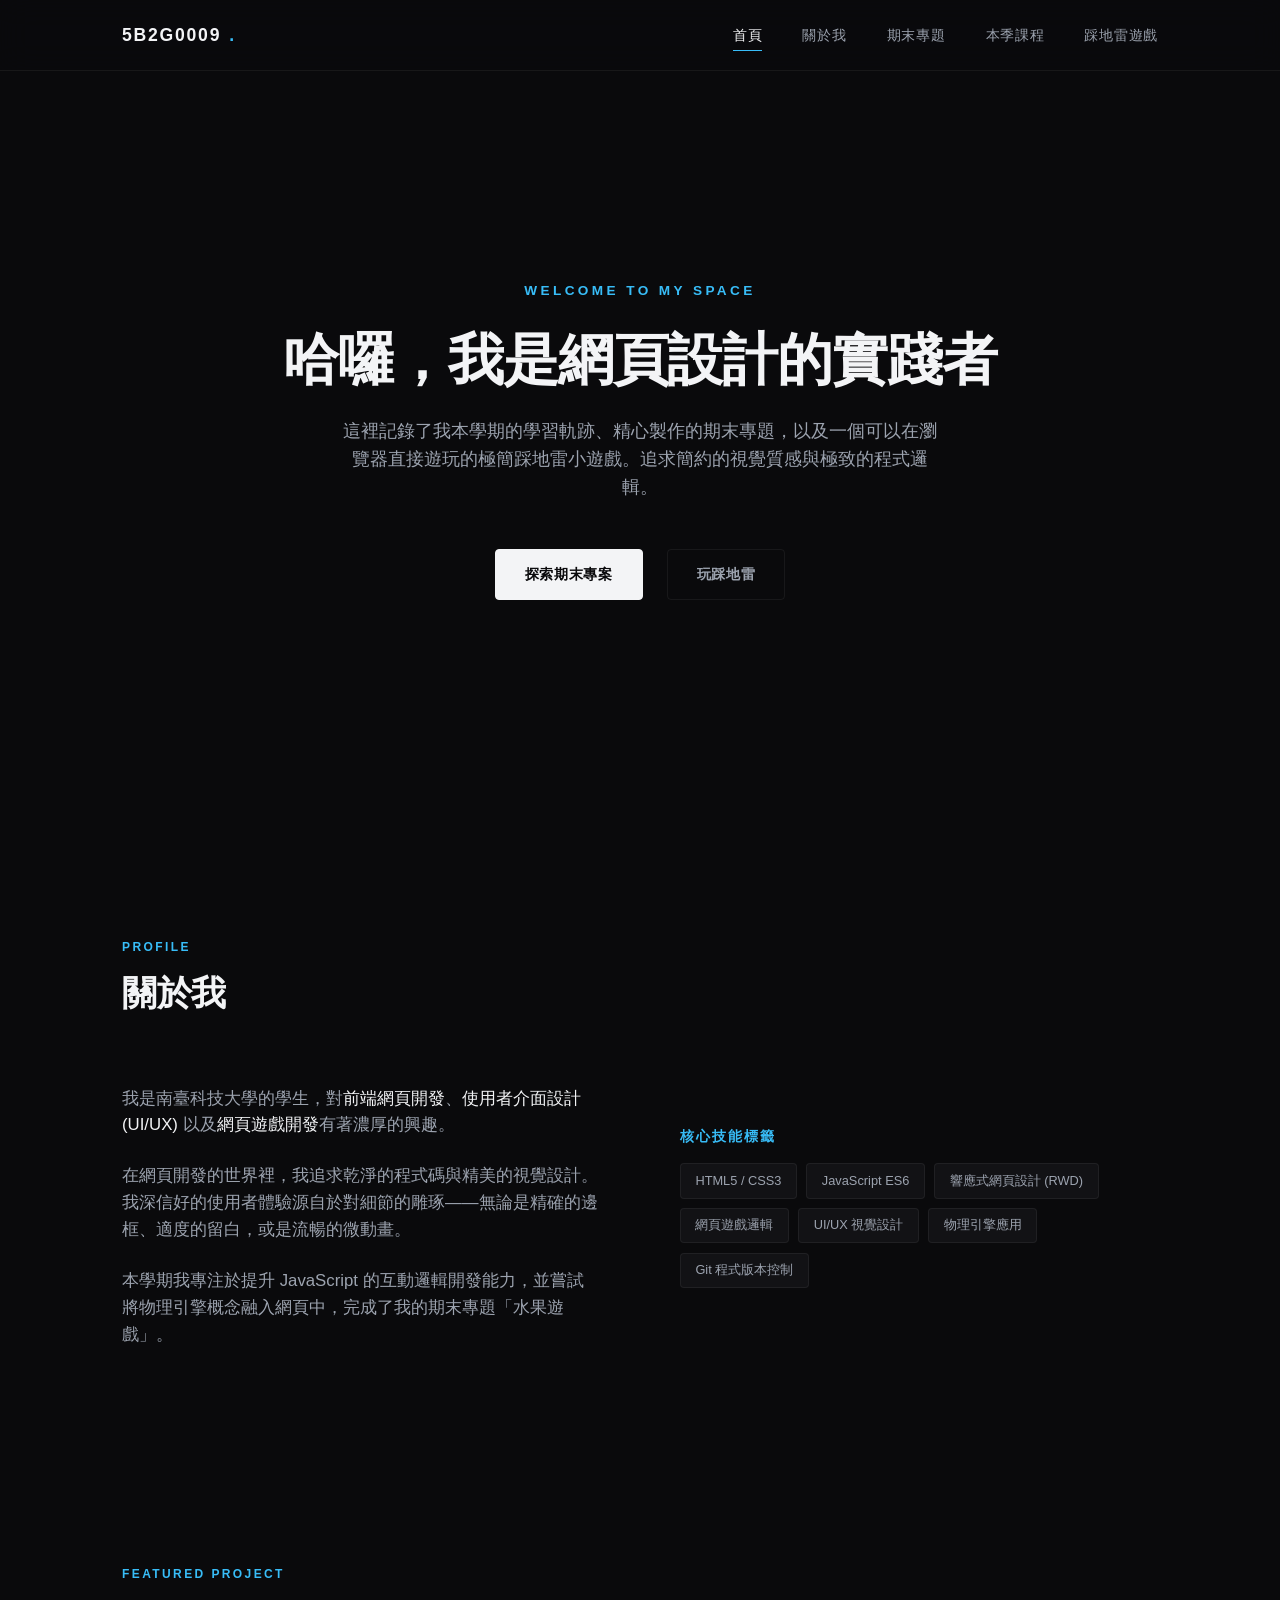
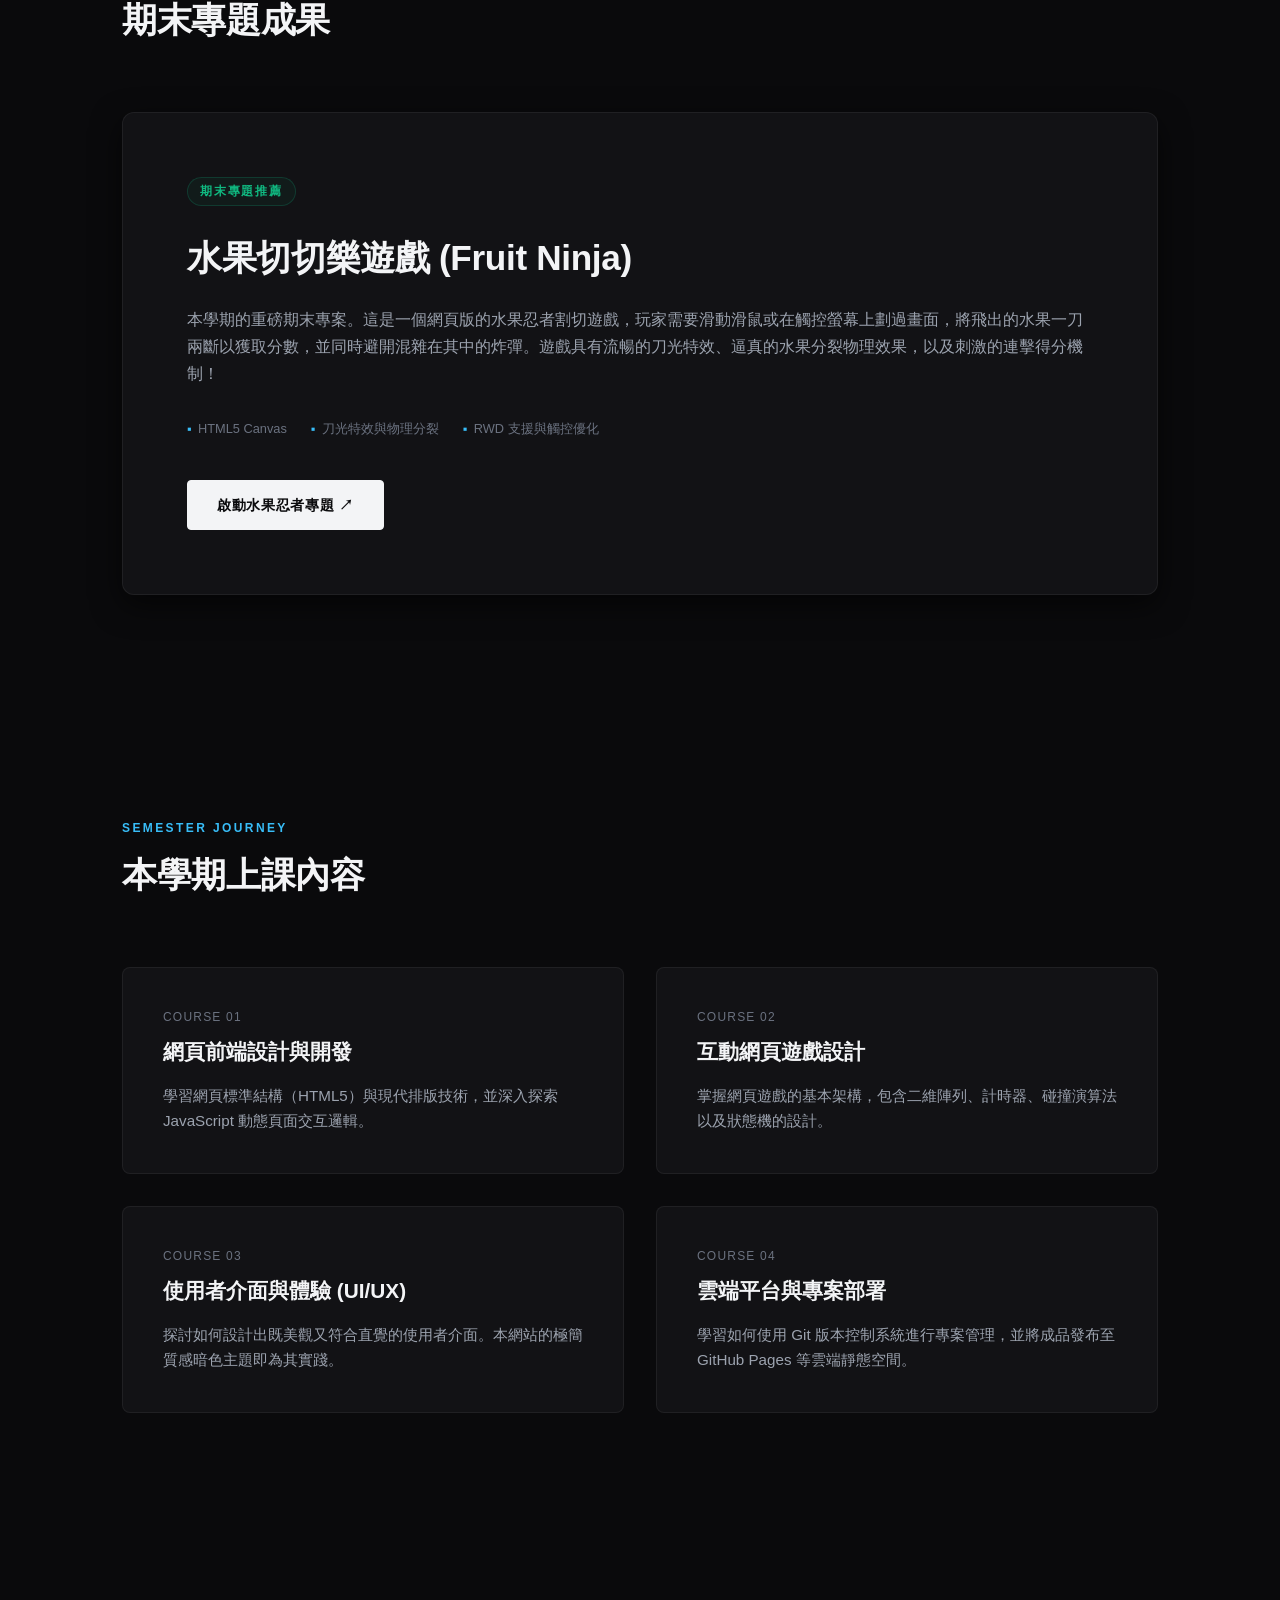
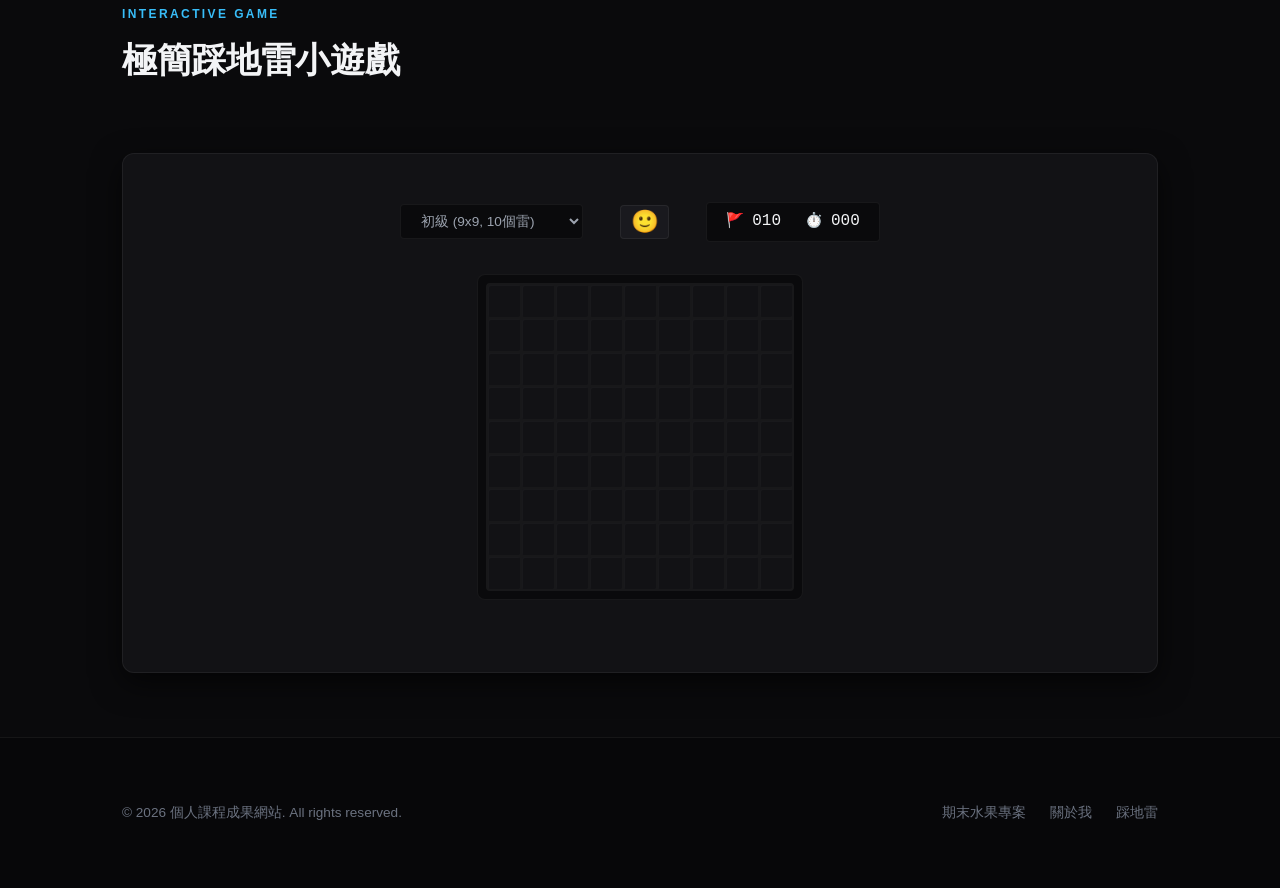
==== commit 05ac0e2f: "Update index.html" ====
--- a/index.html
+++ b/index.html
@@ -17,7 +17,7 @@
   <!-- 導覽列 -->
   <header>
     <div class="nav-container">
-      <a href="#" class="logo">PORTFOLIO<span>.</span></a>
+      <a href="#" class="logo">5B2G0009<span>.</span></a>
       <ul class="nav-links" id="navLinks">
         <li><a href="#" class="active">首頁</a></li>
         <li><a href="#about">關於我</a></li>
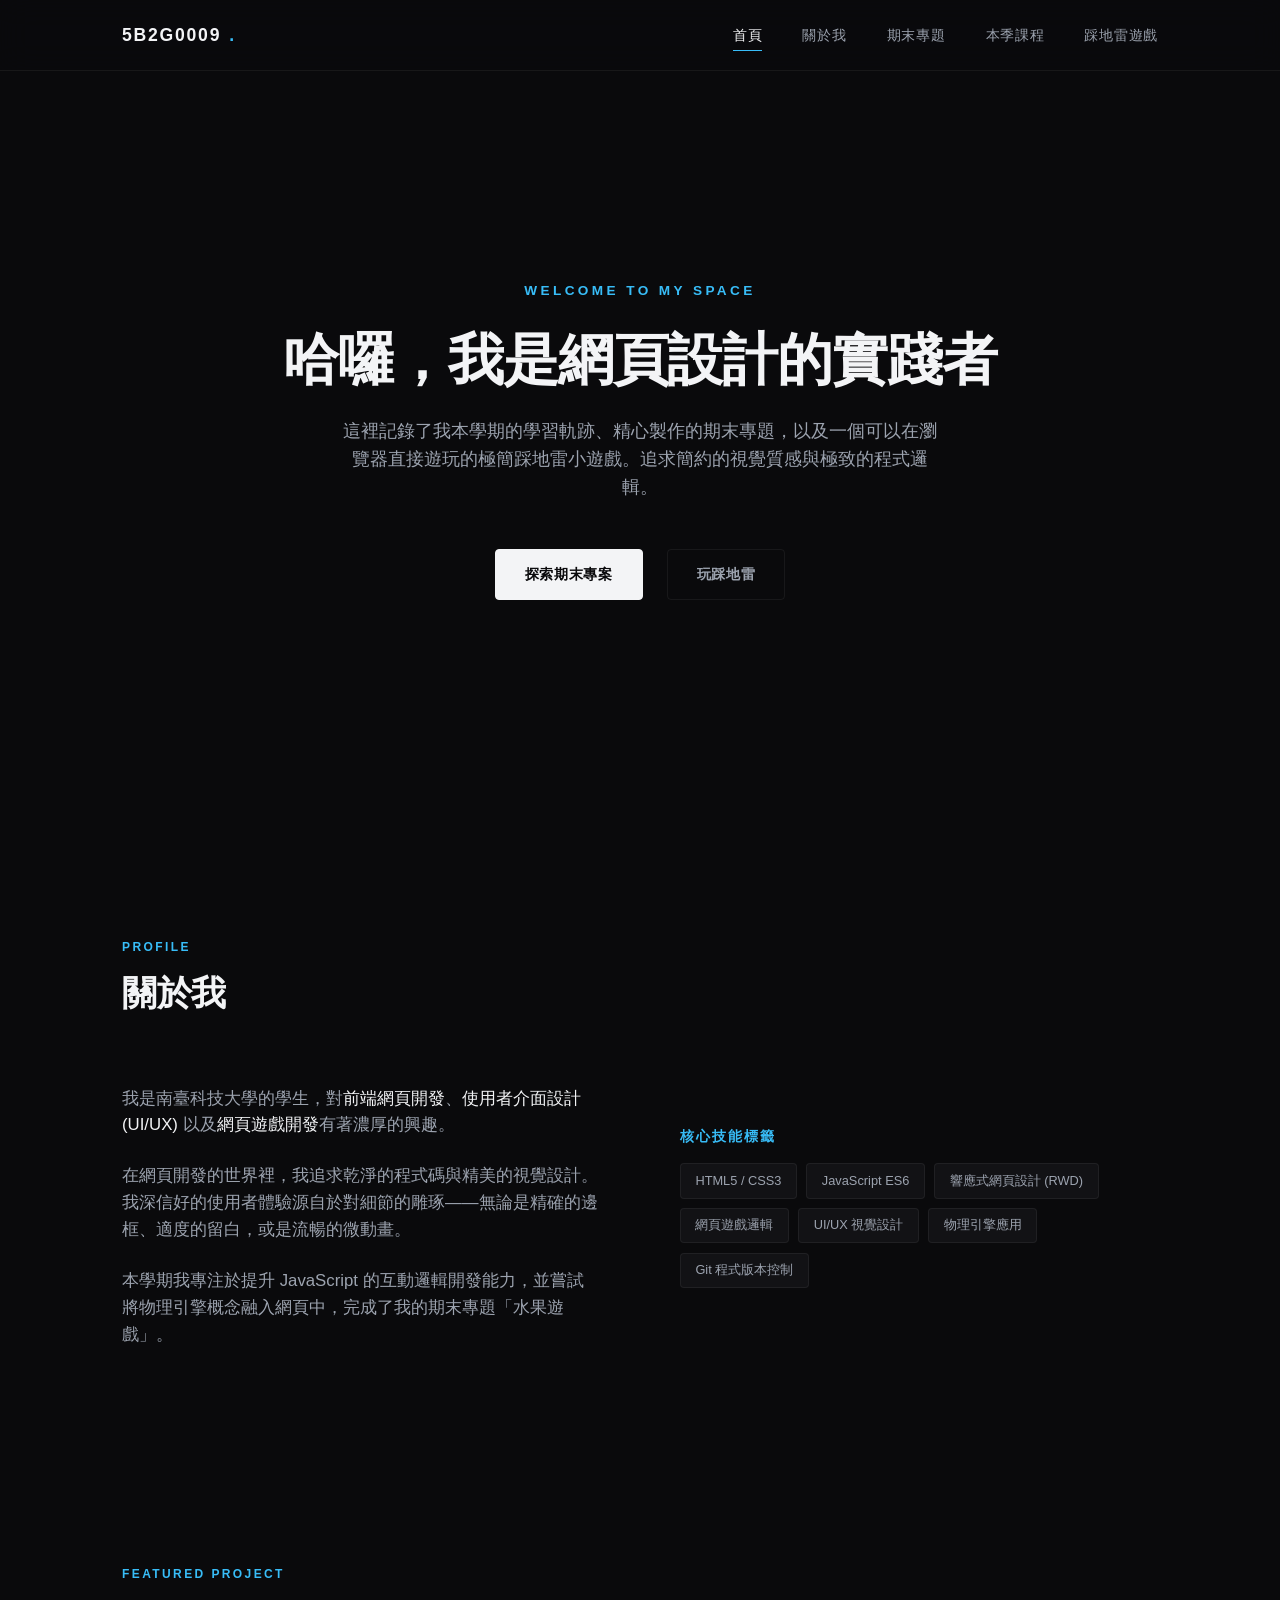
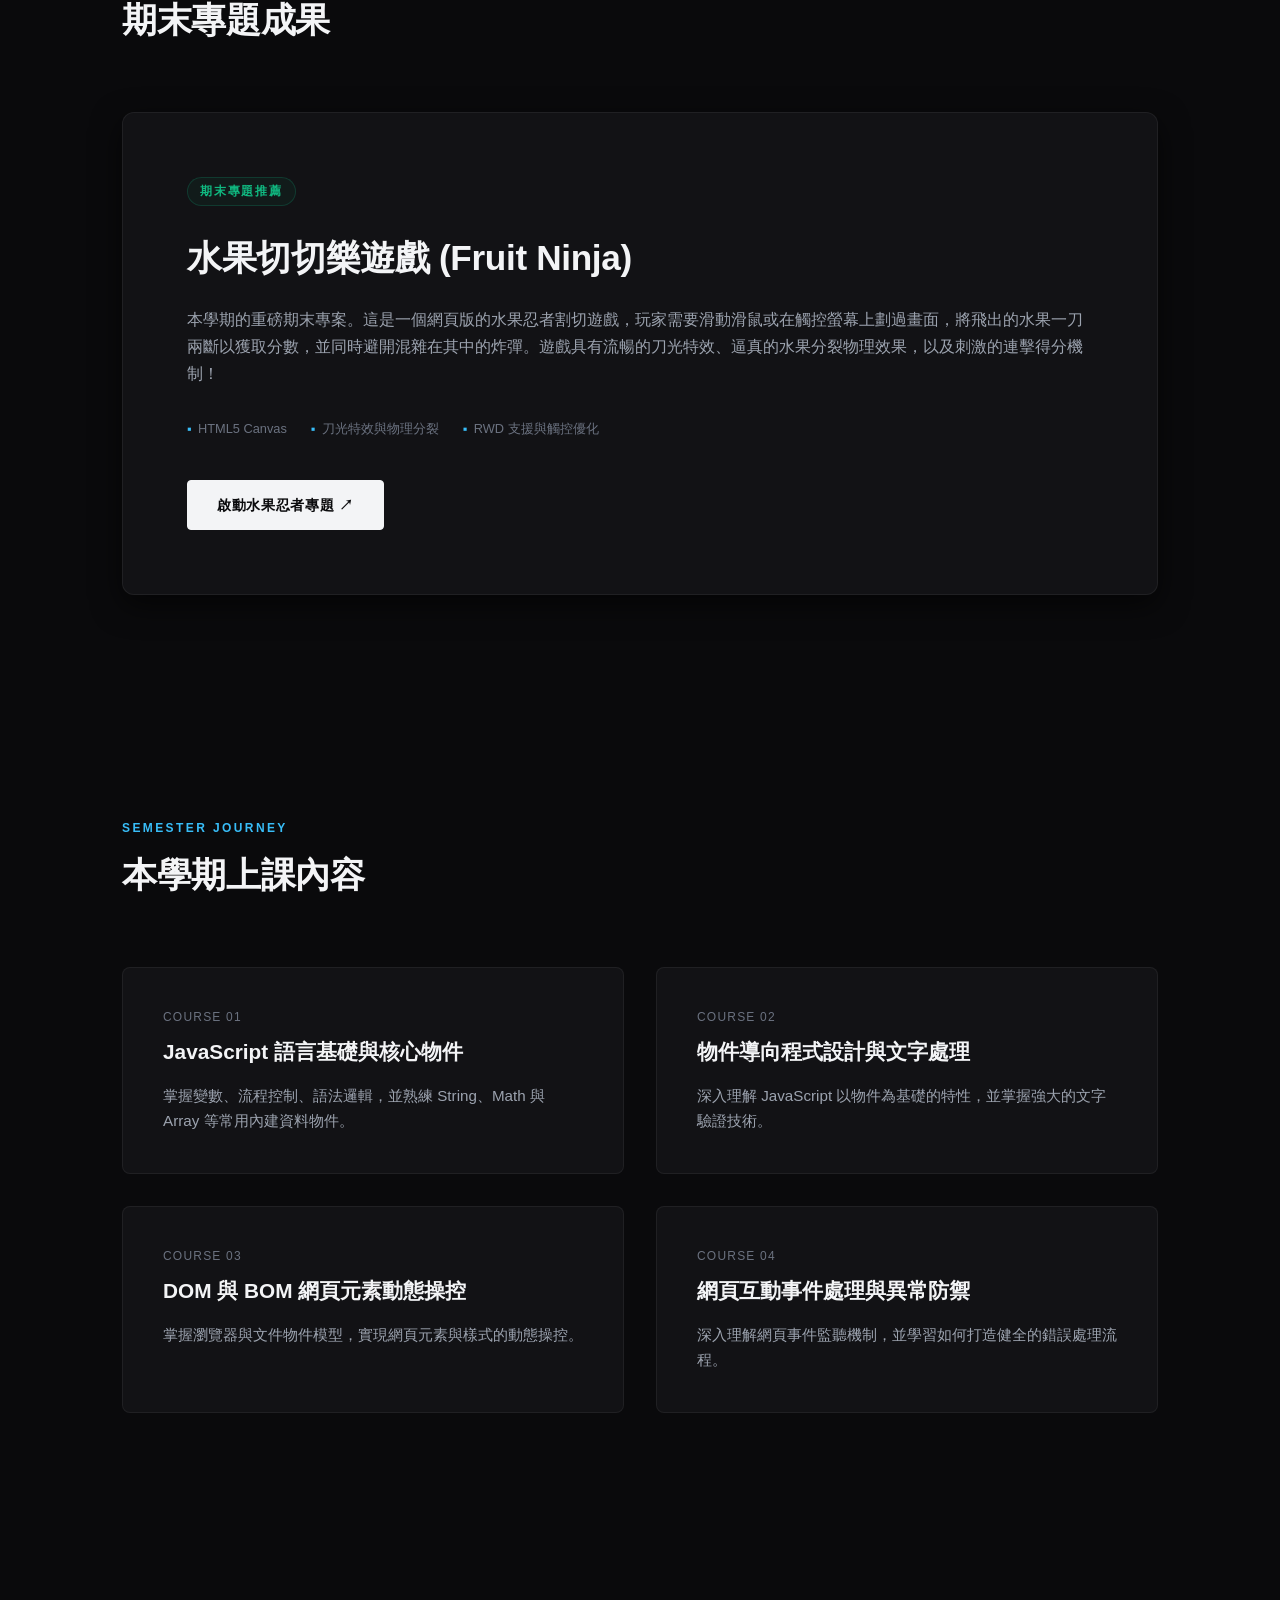
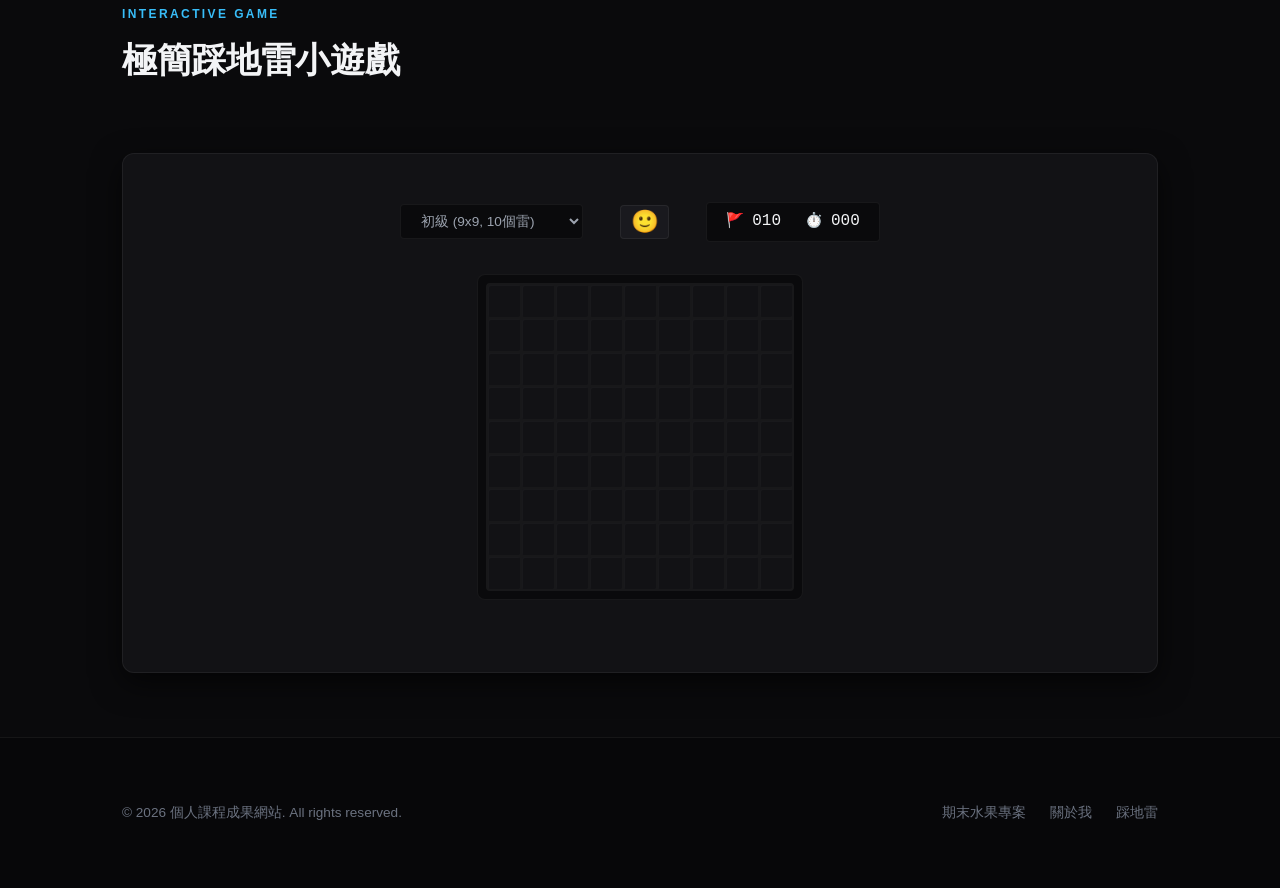
==== commit f46f1a50: "Update index.html" ====
--- a/index.html
+++ b/index.html
@@ -126,13 +126,13 @@
         <!-- 課程 1 -->
         <div class="course-card" onclick="toggleCourse(this)">
           <span class="course-code">Course 01</span>
-          <h3 class="course-title">網頁前端設計與開發</h3>
-          <p class="course-summary">學習網頁標準結構（HTML5）與現代排版技術，並深入探索 JavaScript 動態頁面交互邏輯。</p>
-          <div class="course-details">
-            <ul>
-              <li>熟練 Flexbox 與 CSS Grid 響應式佈局。</li>
-              <li>理解 DOM 元素的操作與事件監聽器。</li>
-              <li>實作網頁非同步資料載入與 UI 渲染。</li>
+          <h3 class="course-title">JavaScript 語言基礎與核心物件</h3>
+          <p class="course-summary">掌握變數、流程控制、語法邏輯，並熟練 String、Math 與 Array 等常用內建資料物件。</p>
+          <div class="course-details">
+            <ul>
+              <li>JavaScript 歷史概述與 ECMAScript 標準。</li>
+              <li>變數宣告（let, const）、資料型態與流程控制語法。</li>
+              <li>String、Math 與 Array 等核心資料物件的高階操作。</li>
             </ul>
           </div>
         </div>
@@ -140,13 +140,13 @@
         <!-- 課程 2 -->
         <div class="course-card" onclick="toggleCourse(this)">
           <span class="course-code">Course 02</span>
-          <h3 class="course-title">互動網頁遊戲設計</h3>
-          <p class="course-summary">掌握網頁遊戲的基本架構，包含二維陣列、計時器、碰撞演算法以及狀態機的設計。</p>
-          <div class="course-details">
-            <ul>
-              <li>二維陣列的應用（踩地雷地圖生成與遞迴展開演算法）。</li>
-              <li>Canvas 動畫渲染與畫面幀數 (fps) 控制。</li>
-              <li>遊戲勝負判定與重置邏輯開發。</li>
+          <h3 class="course-title">物件導向程式設計與文字處理</h3>
+          <p class="course-summary">深入理解 JavaScript 以物件為基礎的特性，並掌握強大的文字驗證技術。</p>
+          <div class="course-details">
+            <ul>
+              <li>物件字面值、建構函式與原型鏈（Prototype）概念。</li>
+              <li>理解執行環境中的 this 關鍵字指向與綁定。</li>
+              <li>常規表示式（Regular Expression）語法與表單欄位驗證。</li>
             </ul>
           </div>
         </div>
@@ -154,13 +154,13 @@
         <!-- 課程 3 -->
         <div class="course-card" onclick="toggleCourse(this)">
           <span class="course-code">Course 03</span>
-          <h3 class="course-title">使用者介面與體驗 (UI/UX)</h3>
-          <p class="course-summary">探討如何設計出既美觀又符合直覺的使用者介面。本網站的極簡質感暗色主題即為其實踐。</p>
-          <div class="course-details">
-            <ul>
-              <li>顏色心理學與深色模式配色哲學。</li>
-              <li>無襯線字體的排版與文字階層規劃。</li>
-              <li>滑鼠懸停 (Hover) 與過渡 (Transition) 的微互動設計。</li>
+          <h3 class="course-title">DOM 與 BOM 網頁元素動態操控</h3>
+          <p class="course-summary">掌握瀏覽器與文件物件模型，實現網頁元素與樣式的動態操控。</p>
+          <div class="course-details">
+            <ul>
+              <li>Window 頂層物件、計時器與 BOM 瀏覽器操控。</li>
+              <li>Document 節點樹的選取、動態建立、刪除與修改。</li>
+              <li>style / styleSheet 物件操控與網頁元素座標定位。</li>
             </ul>
           </div>
         </div>
@@ -168,13 +168,13 @@
         <!-- 課程 4 -->
         <div class="course-card" onclick="toggleCourse(this)">
           <span class="course-code">Course 04</span>
-          <h3 class="course-title">雲端平台與專案部署</h3>
-          <p class="course-summary">學習如何使用 Git 版本控制系統進行專案管理，並將成品發布至 GitHub Pages 等雲端靜態空間。</p>
-          <div class="course-details">
-            <ul>
-              <li>Git 基礎指令操作（Commit, Push, Branch）。</li>
-              <li>GitHub 倉庫管理與專案協作。</li>
-              <li>使用 GitHub Pages 自動化部署靜態網頁（如期末水果專題）。</li>
+          <h3 class="course-title">網頁互動事件處理與異常防禦</h3>
+          <p class="course-summary">深入理解網頁事件監聽機制，並學習如何打造健全的錯誤處理流程。</p>
+          <div class="course-details">
+            <ul>
+              <li>常見互動事件監聽、事件物件（Event）的屬性與應用。</li>
+              <li>理解事件流機制：事件冒泡（Bubbling）與捕獲（Capture）。</li>
+              <li>使用 try...catch 進行異常處理與嚴格模式（use strict）除錯。</li>
             </ul>
           </div>
         </div>
